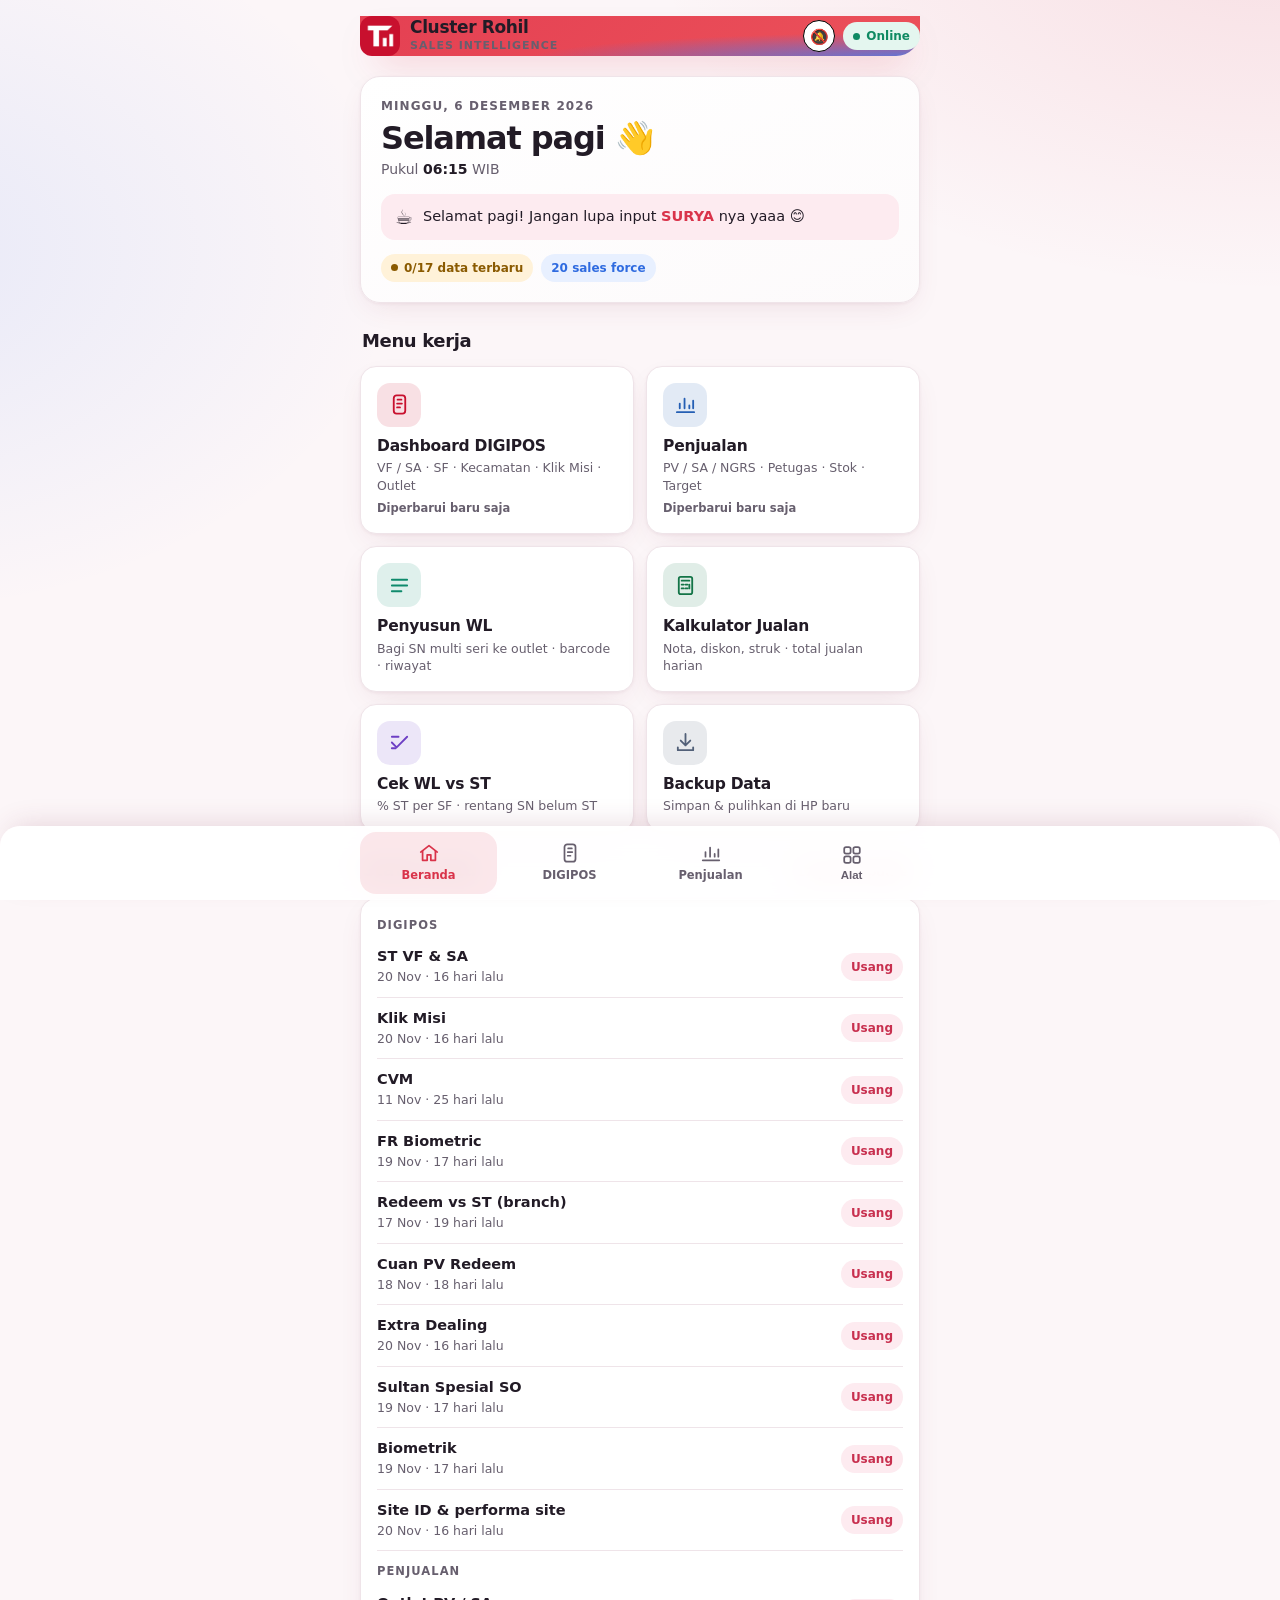
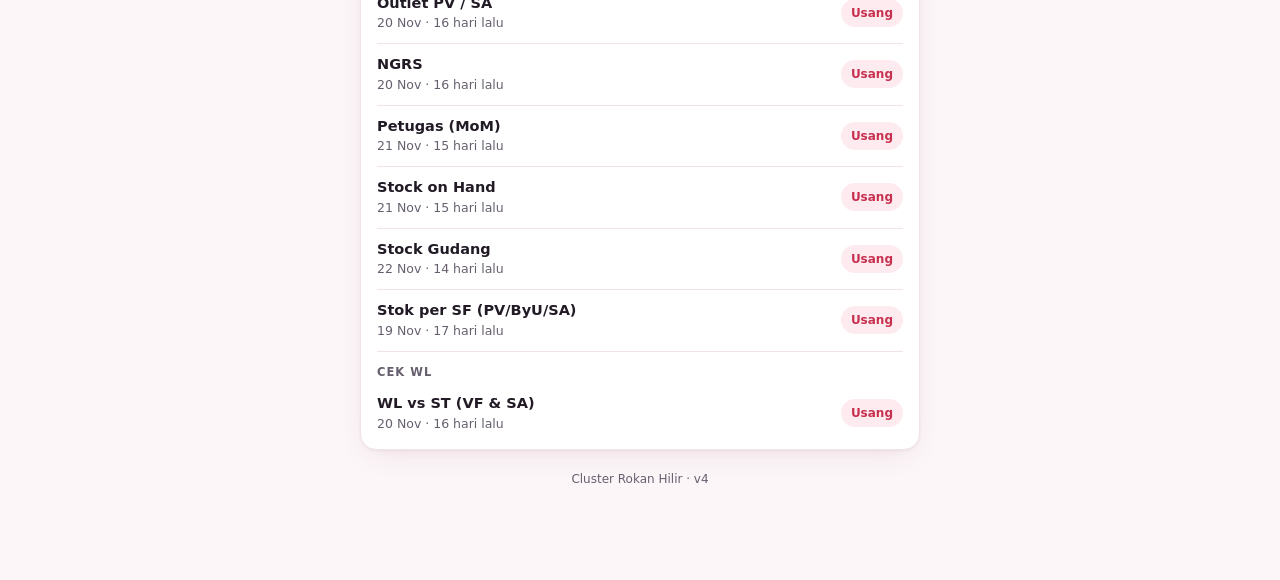
==== index.html @ 30c23257 "Beranda: status data & chip SF tanpa label TAP (satu Cluster Rohil) Co-Authored-By: Claude Sonnet 5." ====
<!doctype html>
<html lang="id"><head><meta charset="utf-8">
<meta name="viewport" content="width=device-width,initial-scale=1,viewport-fit=cover">
<title>Cluster Rokan Hilir</title>
<link rel="manifest" href="manifest.json">
<meta name="theme-color" content="#e0364e" media="(prefers-color-scheme: light)"><meta name="theme-color" content="#7a2036" media="(prefers-color-scheme: dark)">
<meta name="apple-mobile-web-app-capable" content="yes"><meta name="apple-mobile-web-app-status-bar-style" content="default">
<link rel="icon" href="favicon.svg" type="image/svg+xml"><link rel="icon" href="favicon.ico" sizes="32x32"><link rel="apple-touch-icon" href="icon-192.png">
<style>
*{box-sizing:border-box;-webkit-tap-highlight-color:transparent}
html,body{margin:0;background:var(--bg);color:var(--tx)}
body{min-height:100vh;padding:max(16px,env(safe-area-inset-top)) 16px 0;line-height:1.5}
.wrap{max-width:560px;margin:0 auto;display:grid;gap:20px}
.top{display:flex;align-items:center;justify-content:space-between;gap:12px}
.brand{display:flex;align-items:center;gap:10px;min-width:0}
.brand img{width:40px;height:40px;border-radius:12px;flex:none}
.brand b{display:block;font-size:17px;font-weight:780;letter-spacing:-.02em;line-height:1.15}
.brand small{display:block;font-size:11px;font-weight:700;letter-spacing:.09em;text-transform:uppercase;color:var(--mu)}
.pill{display:inline-flex;align-items:center;gap:6px;padding:5px 10px;border-radius:999px;font-size:12px;font-weight:650;white-space:nowrap}
.pill.ok{background:var(--positive-bg);color:var(--positive)}.pill.wn{background:var(--warning-bg);color:var(--warning)}.pill.bd{background:var(--negative-bg);color:var(--negative)}.pill.in{background:var(--info-bg);color:var(--info)}
.dot{width:7px;height:7px;border-radius:50%;background:currentColor}
.hero{border-radius:20px;padding:20px;background:linear-gradient(160deg,var(--card),color-mix(in srgb,var(--card) 70%,var(--soft)));border:1px solid var(--bd);box-shadow:var(--sh)}
.lbl{font-size:12px;font-weight:700;letter-spacing:.09em;text-transform:uppercase;color:var(--mu)}
.hello{font-size:clamp(26px,7.5vw,32px);font-weight:780;letter-spacing:-.035em;line-height:1.12;margin:6px 0 2px}
.clock{font-size:14px;color:var(--mu)}.clock b{color:var(--tx);font-weight:700}
.nudge{display:flex;gap:10px;align-items:flex-start;margin-top:14px;padding:12px 14px;border-radius:14px;background:var(--accent-bg,var(--nobg));color:var(--tx);font-size:14.5px;line-height:1.45}
.nudge .e{font-size:20px;line-height:1.1}.nudge b{color:var(--ac)}
.chips{display:flex;gap:8px;flex-wrap:wrap;margin-top:14px}
h2.sec{display:flex;align-items:baseline;justify-content:space-between;gap:8px;font-size:18px;font-weight:750;letter-spacing:-.02em;margin:4px 2px -8px}
h2.sec span{font-size:13px;font-weight:600}
.box{background:var(--card);border:1px solid var(--bd);border-radius:16px;box-shadow:var(--sh);padding:6px 16px}
.gr{font-size:11.5px;font-weight:700;letter-spacing:.09em;text-transform:uppercase;color:var(--mu);padding:12px 0 2px}
.it{display:flex;justify-content:space-between;align-items:center;gap:12px;padding:10px 0;border-bottom:1px solid var(--bd);font-size:14.5px}
.it:last-child{border-bottom:0}.it>span:first-child{font-weight:600;min-width:0}
.it small{display:block;color:var(--mu);font-size:12.5px;font-weight:400}
.menu{display:grid;grid-template-columns:repeat(2,minmax(0,1fr));gap:12px}
a.mc{display:flex;flex-direction:column;gap:10px;padding:16px;border-radius:16px;background:var(--card);border:1px solid var(--bd);box-shadow:var(--sh);text-decoration:none;color:inherit;min-width:0;transition:transform .15s,background .15s}
a.mc:active{transform:scale(.98);background:var(--soft)}
a.mc.wide{grid-column:1/-1;flex-direction:row;align-items:center}
.ic{flex:none;width:44px;height:44px;border-radius:13px;display:grid;place-items:center;background:color-mix(in srgb,var(--c) 13%,transparent);color:var(--c)}
.ic svg{width:23px;height:23px;fill:none;stroke:currentColor;stroke-width:1.9;stroke-linecap:round;stroke-linejoin:round}
.mc b{display:block;font-size:15.5px;font-weight:720;letter-spacing:-.015em;line-height:1.25}
.mc span{display:block;font-size:12.5px;color:var(--mu);line-height:1.4;margin-top:3px}
.mc small{display:block;font-size:11.5px;color:var(--mu);margin-top:6px;font-weight:600}
.mc .tx{min-width:0;flex:1}.mc .arr{color:var(--mu);font-size:20px;flex:none}
.install{display:none;width:100%;min-height:48px;padding:12px;border-radius:14px;border:1.5px dashed var(--bd);background:transparent;color:var(--tx);font:650 14.5px var(--font);cursor:pointer}
.install.show{display:block}
.foot{text-align:center;font-size:12px;color:var(--mu);padding-bottom:4px}
.mu{color:var(--mu)}
#splash{position:fixed;inset:0;z-index:99;background:var(--bg);display:grid;place-items:center;transition:opacity .4s,visibility .4s}
#splash.hide{opacity:0;visibility:hidden}
#splash img{width:84px;height:84px;border-radius:24px;box-shadow:0 18px 50px -12px rgba(200,16,46,.55);animation:pop .6s cubic-bezier(.2,.7,.2,1) both}
#splash p{margin:16px 0 0;font-size:12px;font-weight:700;letter-spacing:.2em;color:var(--mu);text-align:center}
@keyframes pop{from{transform:scale(.8);opacity:0}}
.rise{animation:rise .45s cubic-bezier(.2,.7,.2,1) both}.rise:nth-child(2){animation-delay:.05s}.rise:nth-child(3){animation-delay:.1s}.rise:nth-child(4){animation-delay:.15s}
@keyframes rise{from{opacity:0;transform:translateY(10px)}}
</style>
<link rel="stylesheet" href="ui.css">
</head>
<body>
<div id="splash"><div><img src="icon-192.png" alt=""><p>CLUSTER ROKAN HILIR</p></div></div>
<main class="wrap">
  <header class="top">
    <div class="brand"><img src="icon-192.png" alt=""><div><b>Cluster Rohil</b><small>Sales Intelligence</small></div></div>
    <span style="display:inline-flex;align-items:center;gap:8px"><button id="bell" type="button" aria-label="Notifikasi" title="Notifikasi data baru" style="border:1px solid var(--bd);background:var(--card);border-radius:999px;width:32px;height:32px;font-size:15px;line-height:1;cursor:pointer;padding:0">🔕</button><span class="pill ok" id="net"><span class="dot"></span><span id="netx">Online</span></span></span>
  </header>

  <section class="hero rise">
    <div class="lbl" id="date"></div>
    <h1 class="hello"><span id="greet">Halo</span> 👋</h1>
    <div class="clock">Pukul <b id="time">--:--</b> WIB</div>
    <div class="nudge" id="nudge"></div>
    <div class="chips" id="hchips"></div>
  </section>

  <h2 class="sec">Menu kerja</h2>
  <nav class="menu" aria-label="Menu kerja">
    <a class="mc rise" href="digipos.html" style="--c:#c8102e">
      <div class="ic"><svg viewBox="0 0 24 24"><rect x="6" y="2.5" width="12" height="19" rx="3"/><path d="M10 7h4M9.5 11h5M9.5 15h3"/></svg></div>
      <div class="tx"><b>Dashboard DIGIPOS</b><span>VF / SA · SF · Kecamatan · Klik Misi · Outlet</span><small id="u-digipos">Memuat…</small></div>
    </a>
    <a class="mc rise" href="penjualan.html" style="--c:#255fb4">
      <div class="ic"><svg viewBox="0 0 24 24"><path d="M3 20h18"/><path d="M6 16v-5M11 16V6M16 16v-3M20 16V8"/></svg></div>
      <div class="tx"><b>Penjualan</b><span>PV / SA / NGRS · Petugas · Stok · Target</span><small id="u-penjualan">Memuat…</small></div>
    </a>
    <a class="mc rise" href="wl.html" style="--c:#0f8a6c">
      <div class="ic"><svg viewBox="0 0 24 24"><path d="M4 6h16M4 12h16M4 18h10"/></svg></div>
      <div class="tx"><b>Penyusun WL</b><span>Bagi SN multi seri ke outlet · barcode · riwayat</span></div>
    </a>
    <a class="mc rise" href="kalkulator.html" style="--c:#137447">
      <div class="ic"><svg viewBox="0 0 24 24"><rect x="5" y="3" width="14" height="18" rx="2"/><path d="M8 7h8M8 11h2M12 11h2M8 15h2M12 15h2M16 11v4"/></svg></div>
      <div class="tx"><b>Kalkulator Jualan</b><span>Nota, diskon, struk · total jualan harian</span></div>
    </a>
    <a class="mc rise" href="cekst.html" style="--c:#6d3fc4">
      <div class="ic"><svg viewBox="0 0 24 24"><path d="M4 12l5 5L20 6"/><path d="M4 6h7M4 18h4"/></svg></div>
      <div class="tx"><b>Cek WL vs ST</b><span>% ST per SF · rentang SN belum ST</span></div>
    </a>
    <a class="mc rise" href="backup.html" style="--c:#526078">
      <div class="ic"><svg viewBox="0 0 24 24"><path d="M12 3v12M7 10l5 5 5-5"/><path d="M4 17v3h16v-3"/></svg></div>
      <div class="tx"><b>Backup Data</b><span>Simpan & pulihkan di HP baru</span></div>
    </a>
  </nav>

  <h2 class="sec">Status data <span id="dsts"></span></h2>
  <section class="box" id="dst"><div id="dstl"><div class="it"><span class="mu">Memuat…</span></div></div></section>

  <button class="install" id="inst">＋ Pasang aplikasi di layar utama</button>
  <div class="foot">Cluster Rokan Hilir · v4</div>
</main>
<script>
(function(){
  var $=function(i){return document.getElementById(i)};
  var seen=false;try{seen=sessionStorage.getItem("bbt_splash")==="1";sessionStorage.setItem("bbt_splash","1")}catch(e){}
  setTimeout(function(){$("splash").classList.add("hide")},seen?0:700);
  function tick(){
    var d=new Date(),h=d.getHours();
    $("greet").textContent=h<11?"Selamat pagi":h<15?"Selamat siang":h<18?"Selamat sore":"Selamat malam";
    $("time").textContent=d.toLocaleTimeString("id-ID",{hour:"2-digit",minute:"2-digit"}).replace(".",":");
    $("date").textContent=d.toLocaleDateString("id-ID",{weekday:"long",day:"numeric",month:"long",year:"numeric"});
  }
  tick();setInterval(tick,15000);
  function net(){var on=navigator.onLine;$("net").className="pill "+(on?"ok":"wn");$("netx").textContent=on?"Online":"Offline"}
  addEventListener("online",net);addEventListener("offline",net);net();
  function rel(t){var m=Math.round((Date.now()-t)/60000);if(m<1)return"baru saja";if(m<60)return m+" menit lalu";var h=Math.round(m/60);if(h<24)return h+" jam lalu";return Math.round(h/24)+" hari lalu"}
  ["digipos","penjualan"].forEach(function(n){
    fetch(n+".html",{method:"HEAD",cache:"no-store"}).then(function(r){
      var lm=r.headers.get("last-modified");if(!lm)throw 0;var t=new Date(lm);
      $("u-"+n).textContent="Diperbarui "+rel(t);
    }).catch(function(){$("u-"+n).textContent=navigator.onLine?"Siap dibuka":"Offline · data tersimpan"});
  });
  var dp=null;
  addEventListener("beforeinstallprompt",function(e){e.preventDefault();dp=e;$("inst").classList.add("show")});
  $("inst").onclick=function(){if(!dp)return;dp.prompt();dp.userChoice.finally(function(){dp=null;$("inst").classList.remove("show")})};
  addEventListener("appinstalled",function(){$("inst").classList.remove("show")});
  document.querySelectorAll("a.mc").forEach(function(a){a.addEventListener("click",function(){try{navigator.vibrate&&navigator.vibrate(12)}catch(e){}})});
  if("serviceWorker"in navigator)addEventListener("load",function(){navigator.serviceWorker.register("sw.js")});
})();
</script>
<script>
(function(){const B=["Jan","Feb","Mar","Apr","Mei","Jun","Jul","Agu","Sep","Okt","Nov","Des"];
fetch("status.json",{cache:"no-store"}).then(r=>r.json()).then(j=>{const t=new Date();t.setHours(0,0,0,0);let late=0,h="",g="",n=0;
 j.items.forEach(x=>{const d=new Date(x.d+"T00:00:00"),a=Math.round((t-d)/864e5),c=a<=2?"ok":a<=3?"wn":"bd",lb=a<=2?"Terbaru":a<=3?"Perlu cek":"Usang";if(a>2)late++;n++;
  if(x.g!==g){g=x.g;h+=`<div class="gr">${g}</div>`}
  h+=`<div class="it"><span>${x.n}<small>${d.getDate()} ${B[d.getMonth()]}${a>0?" · "+a+" hari lalu":" · hari ini"}</small></span><span class="pill ${c}">${lb}</span></div>`});
 document.getElementById("dstl").innerHTML=h;
 document.getElementById("dsts").innerHTML=late?`<span class="pill bd">${late} perlu update</span>`:`<span class="pill ok">Semua terbaru</span>`;
 document.getElementById("hchips").innerHTML=`<span class="pill ${late?"wn":"ok"}"><span class="dot"></span>${n-late}/${n} data terbaru</span><span class="pill in">20 sales force</span>`;
}).catch(()=>{document.getElementById("dstl").innerHTML='<div class="it"><span class="mu">Status data tidak bisa dimuat (offline?).</span></div>'})})();
</script><script>
(function(){const M=[[5,10,'☕','Selamat pagi! Jangan lupa input <b>SURYA</b> nya yaaa 😊'],[10,12,'📊','Jangan lupa input <b>SURYA</b> nya yaaa, ST Digipos & Klik Misi juga ya!'],[12,15,'🍛','Udah makan siang? Jangan lupa input <b>SURYA</b> nya yaaa'],[15,18,'📦','Sore! Cek stok SF & jangan lupa input <b>SURYA</b> nya yaaa'],[18,22,'📝','Jangan lupa input <b>SURYA</b> nya yaaa, sekalian rekap jualan hari ini'],[22,29,'🌙','Udah malam, istirahat ya. Besok jangan lupa input <b>SURYA</b> nya yaaa']];
function up(){let h=new Date().getHours();if(h<5)h+=24;const m=M.find(x=>h>=x[0]&&h<x[1])||M[0];const el=document.getElementById('nudge');if(el)el.innerHTML='<span class="e">'+m[2]+'</span><span>'+m[3]+'</span>'}
up();setInterval(up,60000)})();
</script>
<script>
(function(){var b=document.getElementById("bell");if(!b)return;
var L=function(k,v){try{if(v===undefined)return localStorage.getItem(k);v===null?localStorage.removeItem(k):localStorage.setItem(k,v)}catch(e){}};
var URL0="https://tap-bbt-bot.digipossaya.workers.dev";
function u8(s){s=s.replace(/-/g,"+").replace(/_/g,"/");var r=atob(s+"=".repeat((4-s.length%4)%4));return Uint8Array.from(r,function(c){return c.charCodeAt(0)})}
function lab(){var on=L("pushOn")==="1";b.textContent=on?"🔔":"🔕";b.title=on?"Notifikasi aktif (ketuk untuk matikan)":"Aktifkan notifikasi data baru";b.style.borderColor=on?"var(--positive)":""}
lab();
if("serviceWorker" in navigator&&"PushManager" in window&&Notification.permission==="granted"&&L("pushOn")==="1"){navigator.serviceWorker.ready.then(function(r){return r.pushManager.getSubscription()}).then(function(s){if(!s){L("pushOn","0");lab()}}).catch(function(){})}
b.onclick=async function(){try{
 if(!("serviceWorker" in navigator)||!("PushManager" in window)){alert("Browser ini belum mendukung notifikasi. Buka aplikasi lewat Chrome.");return}
 var reg=await navigator.serviceWorker.ready;
 if(L("pushOn")==="1"){var s0=await reg.pushManager.getSubscription();if(s0)await s0.unsubscribe();L("pushOn","0");lab();alert("Notifikasi dimatikan.");return}
 if(await Notification.requestPermission()!=="granted"){alert("Izin notifikasi ditolak. Aktifkan di pengaturan situs.");return}
 var pub=await (await fetch(URL0+"/vapid")).text();
 var sub=await reg.pushManager.subscribe({userVisibleOnly:true,applicationServerKey:u8(pub.trim())});
 var r=await fetch(URL0+"/sub",{method:"POST",headers:{"content-type":"application/json"},body:JSON.stringify(sub)});
 if(!r.ok)throw new Error("simpan gagal");L("pushOn","1");lab();alert("Notifikasi aktif. Kamu akan diberi tahu kalau ada data baru.")}
 catch(e){alert("Gagal mengaktifkan: "+e.message)}}})();
</script><script src="nav.js"></script></body></html>
---- ui.css ----
/* TAP BBT · Titik Gerak — lapisan desain global (token + gaya dasar).
   Dipasang di semua halaman. Memetakan variabel lama tiap halaman ke token baru,
   jadi markup & JavaScript halaman tidak diubah. Selector html:root dipakai supaya
   menang atas :root di <style> halaman tanpa !important. */
html:root{
  color-scheme:light;
  --brand:#d9334a;--brand-hover:#c02840;--on-brand:#fff;
  --surface:#fff;--surface-soft:#f7eff2;--text:#221b26;--muted:#675f6e;--line:#efe4e9;
  --positive:#0f8a63;--positive-bg:#e4f6ef;--warning:#8a5a00;--warning-bg:#fff2d9;
  --negative:#c8304f;--negative-bg:#fdebf0;--info:#2f6be0;--info-bg:#e8f0ff;
  --font:system-ui,-apple-system,BlinkMacSystemFont,"Segoe UI",Roboto,sans-serif;
  --mono:ui-monospace,SFMono-Regular,Menlo,Consolas,monospace;
  --radius-md:14px;--radius-lg:20px;
  --shadow-sm:0 1px 3px rgb(120 40 70 / .06);--shadow-card:0 10px 30px -8px rgb(120 40 70 / .13);
  --nav-h:64px;
  --bg:#fcf6f8;--bg2:#f6e9ee;--card:#fff;--tx:#221b26;--ink:#221b26;--mu:#675f6e;--mute:#675f6e;--bd:#efe4e9;--soft:#f7eff2;
  --ac:#d9334a;--ac2:#f0675a;--red:#d9334a;--red2:#f0675a;--ok:#0f8a63;--up:#0f8a63;--dn:#c8304f;
  --wr:#8a5a00;--wn:#8a5a00;--warn:#8a5a00;--blue:#2f6be0;
  --okbg:#e4f6ef;--nobg:#fdebf0;--midbg:#fff2d9;--bar:#a9c1f5;--bar2:#d9334a;--tg:#b3a9b2;
  --hero:#d9334a;--herotx:#fff;--heromu:rgba(255,255,255,.88);--glow:rgba(217,51,74,.14);
  --sh:0 1px 3px rgb(120 40 70 / .06),0 10px 30px -10px rgb(120 40 70 / .13);
  --fd:var(--font);--fb:var(--font);--fm:var(--mono);
  --band:#c42a42;--band2:#d9475b;--band-bd:#e8707f;--band-fg:#fff;--band-mu:rgba(255,255,255,.8);
  --grad-hero:radial-gradient(130% 120% at 105% 110%,rgba(61,125,245,.92) 0%,rgba(61,125,245,0) 58%),linear-gradient(135deg,#e0364e 0%,#ef5a5e 60%,#f27763 100%);
}
@media (prefers-color-scheme:dark){
  html:root:not([data-theme="light"]){
    color-scheme:dark;
    --surface:#181b2c;--surface-soft:#222639;--text:#f4f0f5;--muted:#b5b0c0;--line:#2c3048;
    --positive:#62e0b4;--positive-bg:#12372e;--warning:#ffd58a;--warning-bg:#3a2e17;
    --negative:#ff8fa9;--negative-bg:#40202f;--info:#8fb2ff;--info-bg:#1b2d54;
    --shadow-sm:0 1px 3px rgb(0 0 0 / .25);--shadow-card:0 10px 30px -8px rgb(0 0 0 / .4);
    --bg:#0f1220;--bg2:#151a2d;--card:#181b2c;--tx:#f4f0f5;--ink:#f4f0f5;--mu:#b5b0c0;--mute:#b5b0c0;--bd:#2c3048;--soft:#222639;
    --ac:#ff6b7f;--ac2:#ff9a76;--red:#ff6b7f;--red2:#ff9a76;--ok:#62e0b4;--up:#62e0b4;--dn:#ff8fa9;
    --wr:#ffd58a;--wn:#ffd58a;--warn:#ffd58a;--blue:#8fb2ff;
    --okbg:#12372e;--nobg:#40202f;--midbg:#3a2e17;--bar:#5b78c9;--bar2:#ff6b7f;--tg:#5d6280;
    --hero:#7a2036;--herotx:#f4f0f5;--heromu:rgba(244,240,245,.8);--glow:rgba(255,107,127,.2);
    --band:#161a30;--band2:#1f2440;--band-bd:#2c3048;--band-fg:#f4f0f5;--band-mu:#b5b0c0;
    --sh:0 1px 3px rgb(0 0 0 / .25),0 10px 30px -10px rgb(0 0 0 / .4);
    --grad-hero:radial-gradient(130% 120% at 105% 110%,rgba(61,110,230,.8) 0%,rgba(61,110,230,0) 58%),linear-gradient(135deg,#8c2238 0%,#6a2140 60%,#4a2250 100%);
  }
}
html[data-theme="dark"]:root{
  color-scheme:dark;
  --surface:#181b2c;--surface-soft:#222639;--text:#f4f0f5;--muted:#b5b0c0;--line:#2c3048;
  --positive:#62e0b4;--positive-bg:#12372e;--warning:#ffd58a;--warning-bg:#3a2e17;
  --negative:#ff8fa9;--negative-bg:#40202f;--info:#8fb2ff;--info-bg:#1b2d54;
  --bg:#0f1220;--bg2:#151a2d;--card:#181b2c;--tx:#f4f0f5;--ink:#f4f0f5;--mu:#b5b0c0;--mute:#b5b0c0;--bd:#2c3048;--soft:#222639;
  --ac:#ff6b7f;--ac2:#ff9a76;--red:#ff6b7f;--red2:#ff9a76;--ok:#62e0b4;--up:#62e0b4;--dn:#ff8fa9;
  --wr:#ffd58a;--wn:#ffd58a;--warn:#ffd58a;--blue:#8fb2ff;
  --okbg:#12372e;--nobg:#40202f;--midbg:#3a2e17;--bar:#5b78c9;--bar2:#ff6b7f;--tg:#5d6280;
  --hero:#7a2036;--herotx:#f4f0f5;--heromu:rgba(244,240,245,.8);--glow:rgba(255,107,127,.2);
  --band:#161a30;--band2:#1f2440;--band-bd:#2c3048;--band-fg:#f4f0f5;--band-mu:#b5b0c0;
  --sh:0 1px 3px rgb(0 0 0 / .25),0 10px 30px -10px rgb(0 0 0 / .4);
  --grad-hero:radial-gradient(130% 120% at 105% 110%,rgba(61,110,230,.8) 0%,rgba(61,110,230,0) 58%),linear-gradient(135deg,#8c2238 0%,#6a2140 60%,#4a2250 100%);
}
/* suasana: latar berpendar halus, header gradasi lembut */
html body{background-image:radial-gradient(900px 520px at 100% -8%,color-mix(in srgb,var(--ac) 12%,transparent),transparent 70%),radial-gradient(760px 520px at -10% 28%,color-mix(in srgb,#3d7df5 11%,transparent),transparent 70%);background-attachment:fixed}
html body .top,html body .tabbar{background:var(--grad-hero) fixed!important;border-bottom:0!important}
html body .top{box-shadow:none!important}
html body .tabbar{border-radius:0 0 24px 24px;box-shadow:0 16px 34px -16px color-mix(in srgb,var(--ac) 55%,transparent)!important}
html body .top:not(:has(+ .tabbar)):not(.tabbar){border-radius:0 0 24px 24px;box-shadow:0 16px 34px -16px color-mix(in srgb,var(--ac) 55%,transparent)!important}
html body .top::after{display:none!important}
html body .top .seg{border-radius:12px;background:rgba(255,255,255,.14);border-color:rgba(255,255,255,.22)}
html body .top .seg button.on{background:#fff!important;color:var(--brand)!important;box-shadow:0 2px 8px rgb(0 0 0 / .15)}
html body .top select,html body .top .btn,html body .top input{border-radius:12px}
html body .top select,html body .top .btn{background:rgba(255,255,255,.16)!important;border-color:rgba(255,255,255,.28)!important;color:#fff}
html body .top input{background:rgba(255,255,255,.14)!important;border-color:rgba(255,255,255,.28)!important;color:#fff}
html body .top input::placeholder{color:rgba(255,255,255,.75)}
html body .card{border:1px solid var(--bd);box-shadow:var(--shadow-sm),0 12px 30px -16px rgb(120 40 70 / .15);transition:box-shadow .2s,transform .2s}
html body .k{border-radius:16px;box-shadow:var(--shadow-sm)}
html body .seg{border-radius:12px}
html body .seg button{transition:background .15s,color .15s,transform .1s}
html body .seg button:active,html body .btn:active,html body #bbtnav .it:active{transform:scale(.96)}
html body .seg button.on{background:linear-gradient(135deg,var(--ac),var(--ac2));color:#fff}
html body #bbtnav{border-top:0;box-shadow:0 -10px 30px -12px rgb(120 40 70 / .2);border-radius:20px 20px 0 0}
html body #bbtnav .it{border-radius:16px}
html body ::selection{background:color-mix(in srgb,var(--ac) 28%,transparent)}
html body table th{font-weight:650}
html body tr.t,html body tr.tot{background:color-mix(in srgb,var(--ac) 7%,var(--card))}
html body{font-family:var(--font);font-variant-numeric:tabular-nums;-webkit-font-smoothing:antialiased;
  padding-bottom:calc(var(--nav-h) + 24px + env(safe-area-inset-bottom,0px))}
html body .card{border-radius:var(--radius-lg)}
html body .btn{border-radius:var(--radius-md);min-height:44px}
html body input,html body select,html body textarea{font-family:var(--font)}
:focus-visible{outline:3px solid var(--info);outline-offset:2px}
/* elemen yang menempel di bawah naik di atas navigasi */
html body .tot{bottom:calc(var(--nav-h) + env(safe-area-inset-bottom,0px))}
html body:has(.tot){padding-bottom:calc(var(--nav-h) + 140px + env(safe-area-inset-bottom,0px))}
html body #shotmsg{bottom:calc(var(--nav-h) + 18px + env(safe-area-inset-bottom,0px))}
@media (prefers-reduced-motion:reduce){*,*::before,*::after{animation-duration:.01ms!important;transition-duration:.01ms!important}}
@media print{html body{padding-bottom:0}}
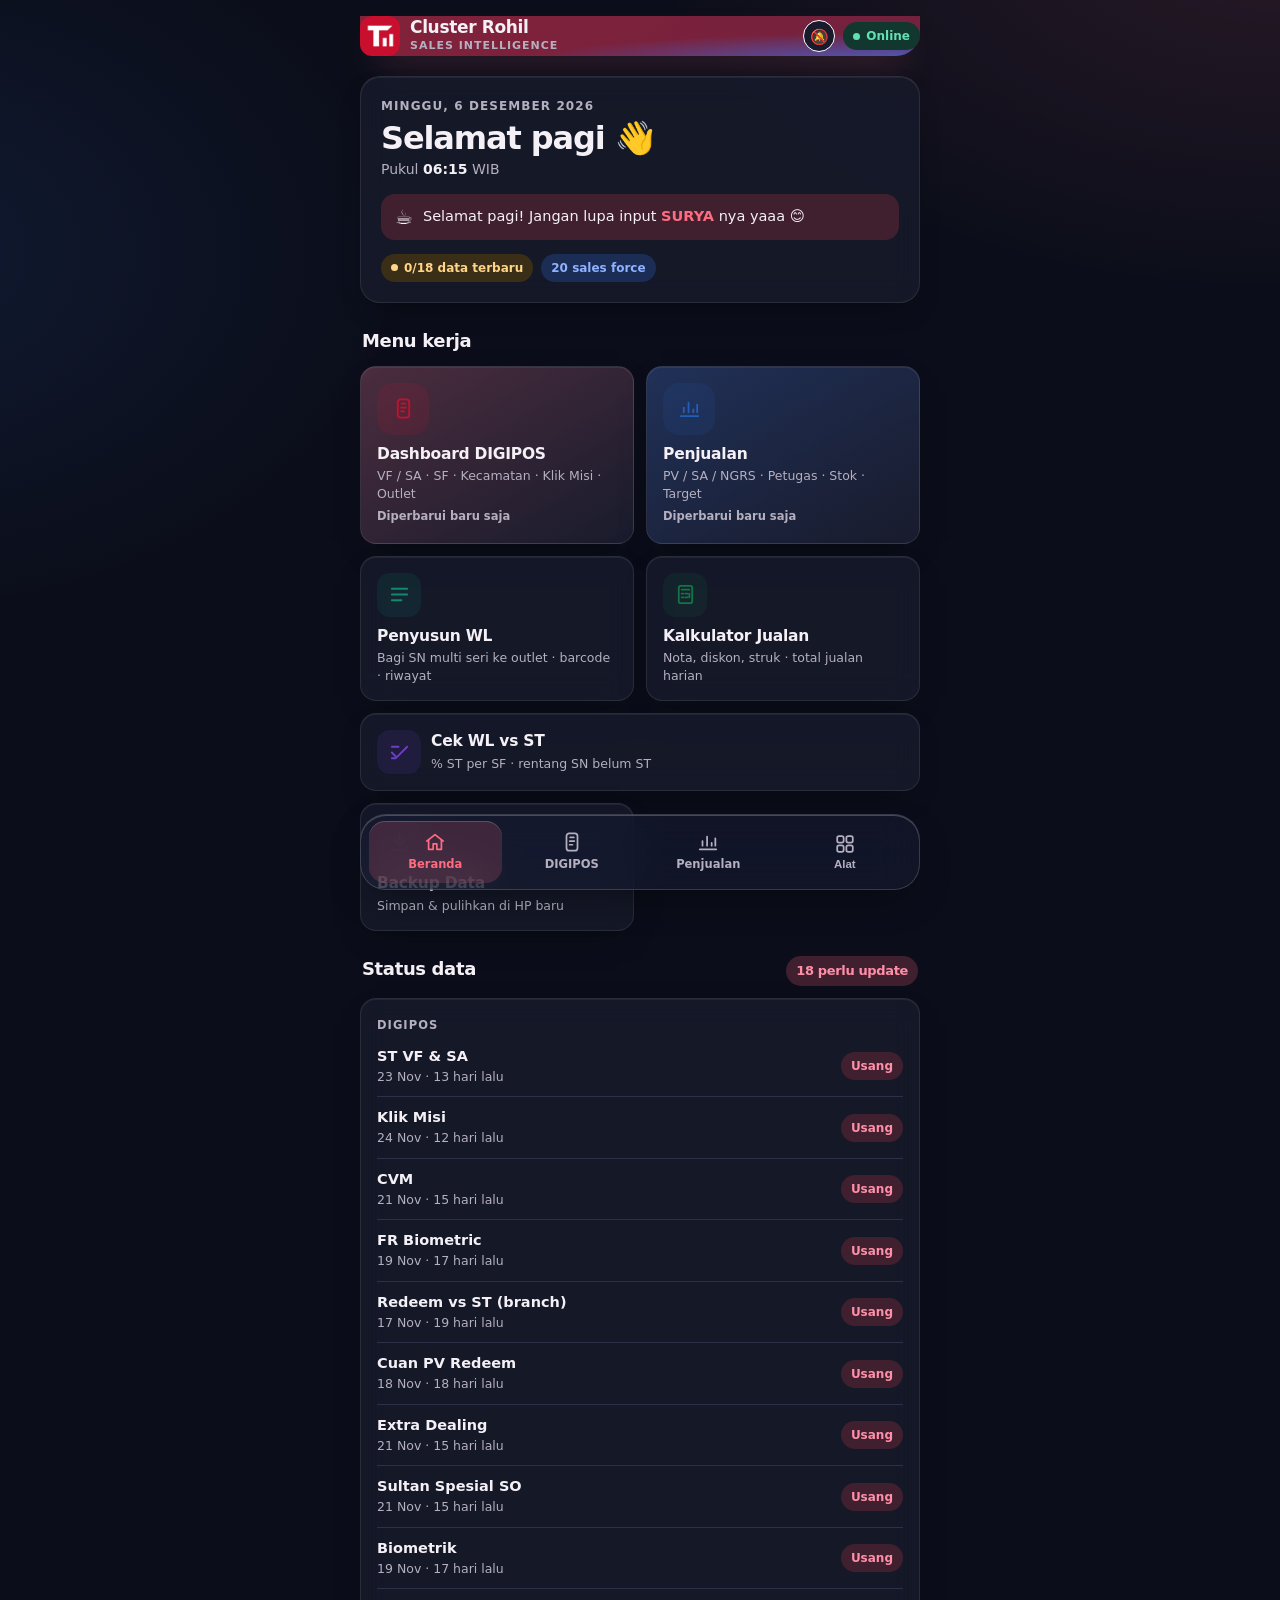
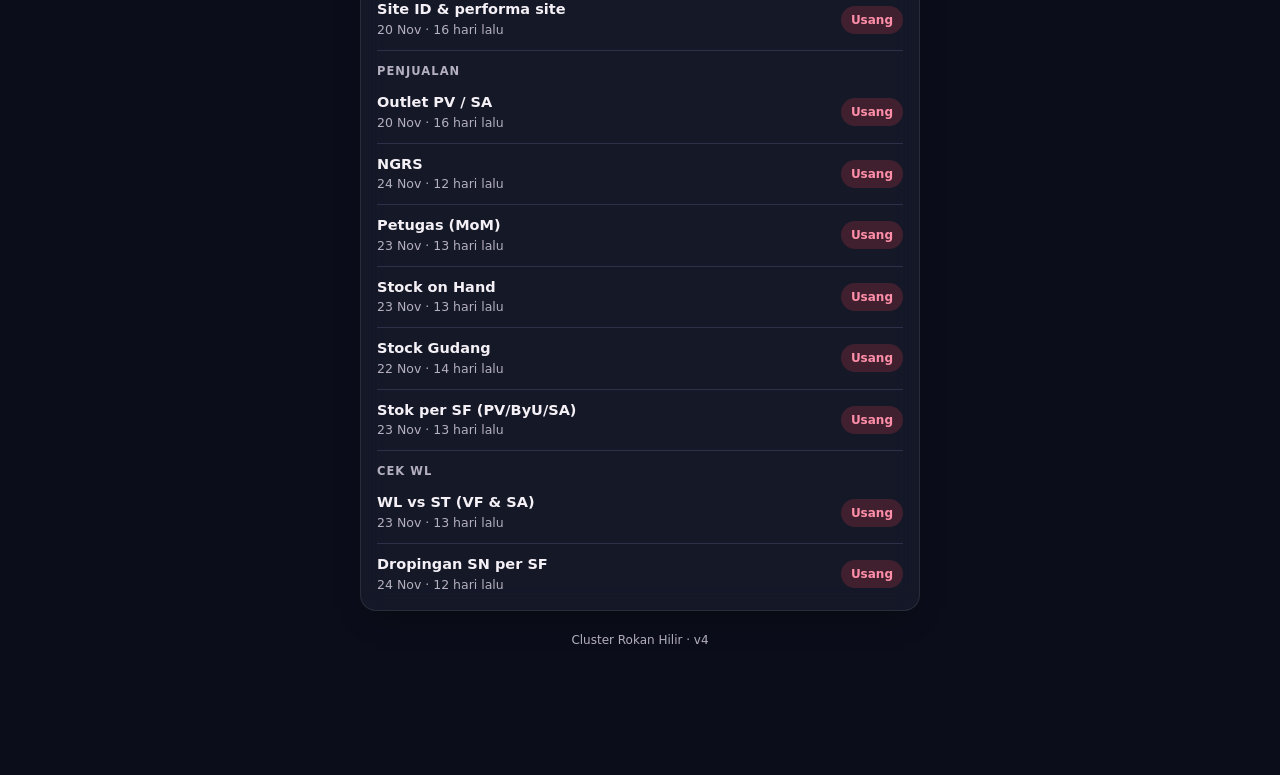
==== commit 543c0276: "Tampilan: dark-first + tombol tema, liquid glass (nav & kartu), bento beranda Co-Authored-By: Claude" ====
--- a/index.html
+++ b/index.html
@@ -55,7 +55,7 @@
 .rise{animation:rise .45s cubic-bezier(.2,.7,.2,1) both}.rise:nth-child(2){animation-delay:.05s}.rise:nth-child(3){animation-delay:.1s}.rise:nth-child(4){animation-delay:.15s}
 @keyframes rise{from{opacity:0;transform:translateY(10px)}}
 </style>
-<link rel="stylesheet" href="ui.css">
+<link rel="stylesheet" href="ui.css"><script>try{document.documentElement.dataset.theme=localStorage.getItem("theme")||"dark"}catch(e){document.documentElement.dataset.theme="dark"}</script>
 </head>
 <body>
 <div id="splash"><div><img src="icon-192.png" alt=""><p>CLUSTER ROKAN HILIR</p></div></div>
--- a/ui.css
+++ b/ui.css
@@ -12,7 +12,7 @@
   --mono:ui-monospace,SFMono-Regular,Menlo,Consolas,monospace;
   --radius-md:14px;--radius-lg:20px;
   --shadow-sm:0 1px 3px rgb(120 40 70 / .06);--shadow-card:0 10px 30px -8px rgb(120 40 70 / .13);
-  --nav-h:64px;
+  --nav-h:82px;
   --bg:#fcf6f8;--bg2:#f6e9ee;--card:#fff;--tx:#221b26;--ink:#221b26;--mu:#675f6e;--mute:#675f6e;--bd:#efe4e9;--soft:#f7eff2;
   --ac:#d9334a;--ac2:#f0675a;--red:#d9334a;--red2:#f0675a;--ok:#0f8a63;--up:#0f8a63;--dn:#c8304f;
   --wr:#8a5a00;--wn:#8a5a00;--warn:#8a5a00;--blue:#2f6be0;
@@ -90,3 +90,23 @@
 html body #shotmsg{bottom:calc(var(--nav-h) + 18px + env(safe-area-inset-bottom,0px))}
 @media (prefers-reduced-motion:reduce){*,*::before,*::after{animation-duration:.01ms!important;transition-duration:.01ms!important}}
 @media print{html body{padding-bottom:0}}
+
+/* Liquid glass: navigasi mengambang, kartu kaca di mode gelap */
+html body #bbtnav{left:12px;right:12px;bottom:calc(10px + env(safe-area-inset-bottom,0px));border-radius:26px;border:1px solid rgb(255 255 255 / .16);
+  background:color-mix(in srgb,var(--card) 62%,transparent);-webkit-backdrop-filter:saturate(1.8) blur(22px);backdrop-filter:saturate(1.8) blur(22px);
+  box-shadow:inset 0 1px 0 rgb(255 255 255 / .22),0 14px 40px -12px rgb(0 0 0 / .45);max-width:560px;margin:0 auto}
+html body #bbtnav .it.cur{background:color-mix(in srgb,var(--ac) 18%,transparent);box-shadow:inset 0 1px 0 rgb(255 255 255 / .18)}
+html body #bbtsh .pn{background:color-mix(in srgb,var(--card) 80%,transparent);-webkit-backdrop-filter:blur(24px) saturate(1.6);backdrop-filter:blur(24px) saturate(1.6);border-top:1px solid rgb(255 255 255 / .14)}
+html[data-theme="dark"] body .card,html[data-theme="dark"] body .box,html[data-theme="dark"] body .hero,html[data-theme="dark"] body a.mc{
+  background:color-mix(in srgb,var(--card) 78%,transparent);-webkit-backdrop-filter:blur(14px);backdrop-filter:blur(14px);border-color:rgb(255 255 255 / .09);
+  box-shadow:inset 0 1px 0 rgb(255 255 255 / .06),0 12px 30px -16px rgb(0 0 0 / .6)}
+html[data-theme="dark"] body{background-color:#0b0e1a}
+html body{padding-bottom:calc(var(--nav-h) + 40px + env(safe-area-inset-bottom,0px))}
+/* Bento beranda: ukuran kotak mengikuti kepentingan */
+html body .menu{grid-auto-flow:dense}
+html body .menu a.mc:nth-child(1),html body .menu a.mc:nth-child(2){grid-column:span 1;min-height:178px;justify-content:space-between}
+html body .menu a.mc:nth-child(1){background:linear-gradient(150deg,color-mix(in srgb,var(--ac) 22%,var(--card)),var(--card))}
+html body .menu a.mc:nth-child(2){background:linear-gradient(150deg,color-mix(in srgb,#3d7df5 22%,var(--card)),var(--card))}
+html body .menu a.mc:nth-child(1) .ic,html body .menu a.mc:nth-child(2) .ic{width:52px;height:52px;border-radius:16px}
+html body .menu a.mc:nth-child(5){grid-column:1/-1;flex-direction:row;align-items:center}
+@media(hover:hover){html body a.mc:hover{transform:translateY(-2px)}}
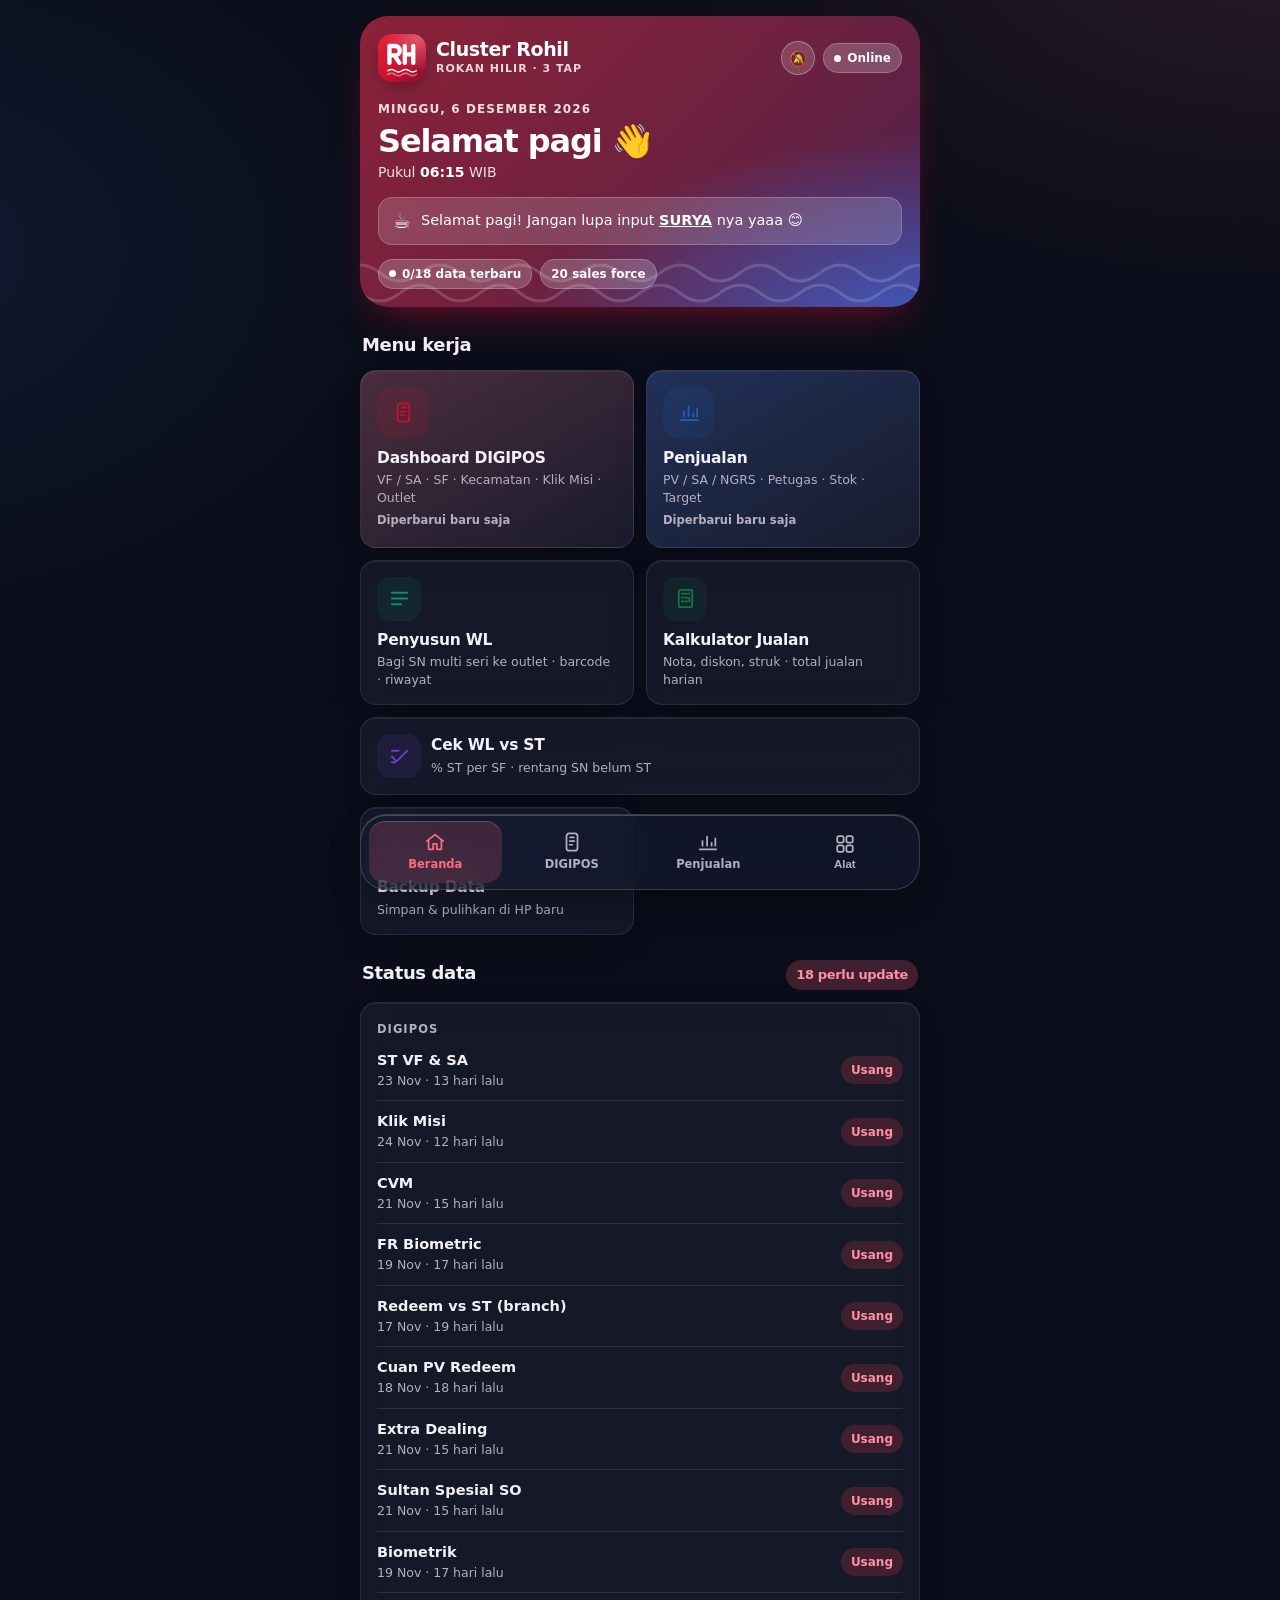
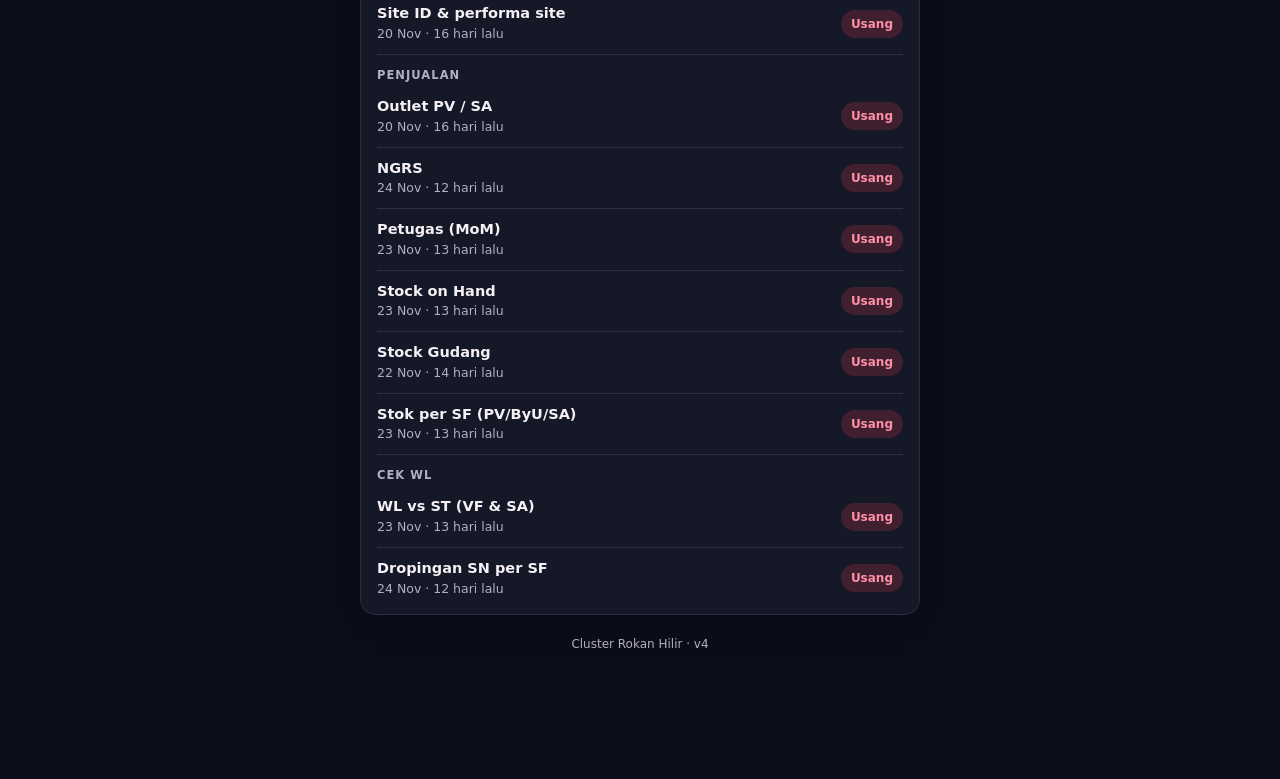
==== commit 95cc5d80: "Logo RH + gelombang (Rohil), banner beranda baru Co-Authored-By: Claude Sonnet 5.5 <noreply@anthropi" ====
--- a/index.html
+++ b/index.html
@@ -52,6 +52,18 @@
 #splash img{width:84px;height:84px;border-radius:24px;box-shadow:0 18px 50px -12px rgba(200,16,46,.55);animation:pop .6s cubic-bezier(.2,.7,.2,1) both}
 #splash p{margin:16px 0 0;font-size:12px;font-weight:700;letter-spacing:.2em;color:var(--mu);text-align:center}
 @keyframes pop{from{transform:scale(.8);opacity:0}}
+.ban{position:relative;overflow:hidden;border-radius:28px;padding:18px;color:#fff;background:var(--grad-hero);box-shadow:0 18px 40px -18px rgb(200 16 46 / .65)}
+.ban::before{content:"";position:absolute;inset:auto -20px -6px -20px;height:90px;opacity:.16;pointer-events:none;background:url("data:image/svg+xml,%3Csvg xmlns='http://www.w3.org/2000/svg' width='160' height='40' viewBox='0 0 160 40'%3E%3Cpath d='M0 20q20-16 40 0t40 0t40 0t40 0' fill='none' stroke='%23fff' stroke-width='3'/%3E%3C/svg%3E") repeat-x bottom/160px 40px,url("data:image/svg+xml,%3Csvg xmlns='http://www.w3.org/2000/svg' width='160' height='40' viewBox='0 0 160 40'%3E%3Cpath d='M0 20q20-16 40 0t40 0t40 0t40 0' fill='none' stroke='%23fff' stroke-width='3'/%3E%3C/svg%3E") repeat-x 0 30px/160px 40px}
+.ban>*{position:relative}
+.ban .bt{display:flex;align-items:center;justify-content:space-between;gap:12px;margin-bottom:18px}
+.ban .brand img{width:48px;height:48px;border-radius:14px;box-shadow:0 6px 16px -4px rgb(0 0 0 / .35)}
+.ban .brand b{font-size:19px;color:#fff}.ban .brand small{color:rgba(255,255,255,.82)}
+.ban .bx{display:inline-flex;align-items:center;gap:8px}
+.ban #bell{border:1px solid rgba(255,255,255,.3);background:rgba(255,255,255,.16);border-radius:999px;width:34px;height:34px;font-size:15px;line-height:1;cursor:pointer;padding:0}
+.ban .lbl,.ban .clock{color:rgba(255,255,255,.85)}.ban .clock b,.ban .hello{color:#fff}
+.ban .nudge{background:rgba(255,255,255,.16);color:#fff;-webkit-backdrop-filter:blur(10px);backdrop-filter:blur(10px);border:1px solid rgba(255,255,255,.2)}
+.ban .nudge b{color:#fff;text-decoration:underline}
+.ban .pill,.ban .pill.ok,.ban .pill.wn,.ban .pill.in,.ban .pill.bd{background:rgba(255,255,255,.2);color:#fff;border:1px solid rgba(255,255,255,.22)}
 .rise{animation:rise .45s cubic-bezier(.2,.7,.2,1) both}.rise:nth-child(2){animation-delay:.05s}.rise:nth-child(3){animation-delay:.1s}.rise:nth-child(4){animation-delay:.15s}
 @keyframes rise{from{opacity:0;transform:translateY(10px)}}
 </style>
@@ -60,12 +72,11 @@
 <body>
 <div id="splash"><div><img src="icon-192.png" alt=""><p>CLUSTER ROKAN HILIR</p></div></div>
 <main class="wrap">
-  <header class="top">
-    <div class="brand"><img src="icon-192.png" alt=""><div><b>Cluster Rohil</b><small>Sales Intelligence</small></div></div>
-    <span style="display:inline-flex;align-items:center;gap:8px"><button id="bell" type="button" aria-label="Notifikasi" title="Notifikasi data baru" style="border:1px solid var(--bd);background:var(--card);border-radius:999px;width:32px;height:32px;font-size:15px;line-height:1;cursor:pointer;padding:0">🔕</button><span class="pill ok" id="net"><span class="dot"></span><span id="netx">Online</span></span></span>
-  </header>
-
-  <section class="hero rise">
+  <section class="ban rise">
+    <div class="bt">
+      <div class="brand"><img src="logo-rohil.svg" alt="Logo Cluster Rohil"><div><b>Cluster Rohil</b><small>Rokan Hilir · 3 TAP</small></div></div>
+      <span class="bx"><button id="bell" type="button" aria-label="Notifikasi" title="Notifikasi data baru" >🔕</button><span class="pill ok" id="net"><span class="dot"></span><span id="netx">Online</span></span></span>
+    </div>
     <div class="lbl" id="date"></div>
     <h1 class="hello"><span id="greet">Halo</span> 👋</h1>
     <div class="clock">Pukul <b id="time">--:--</b> WIB</div>
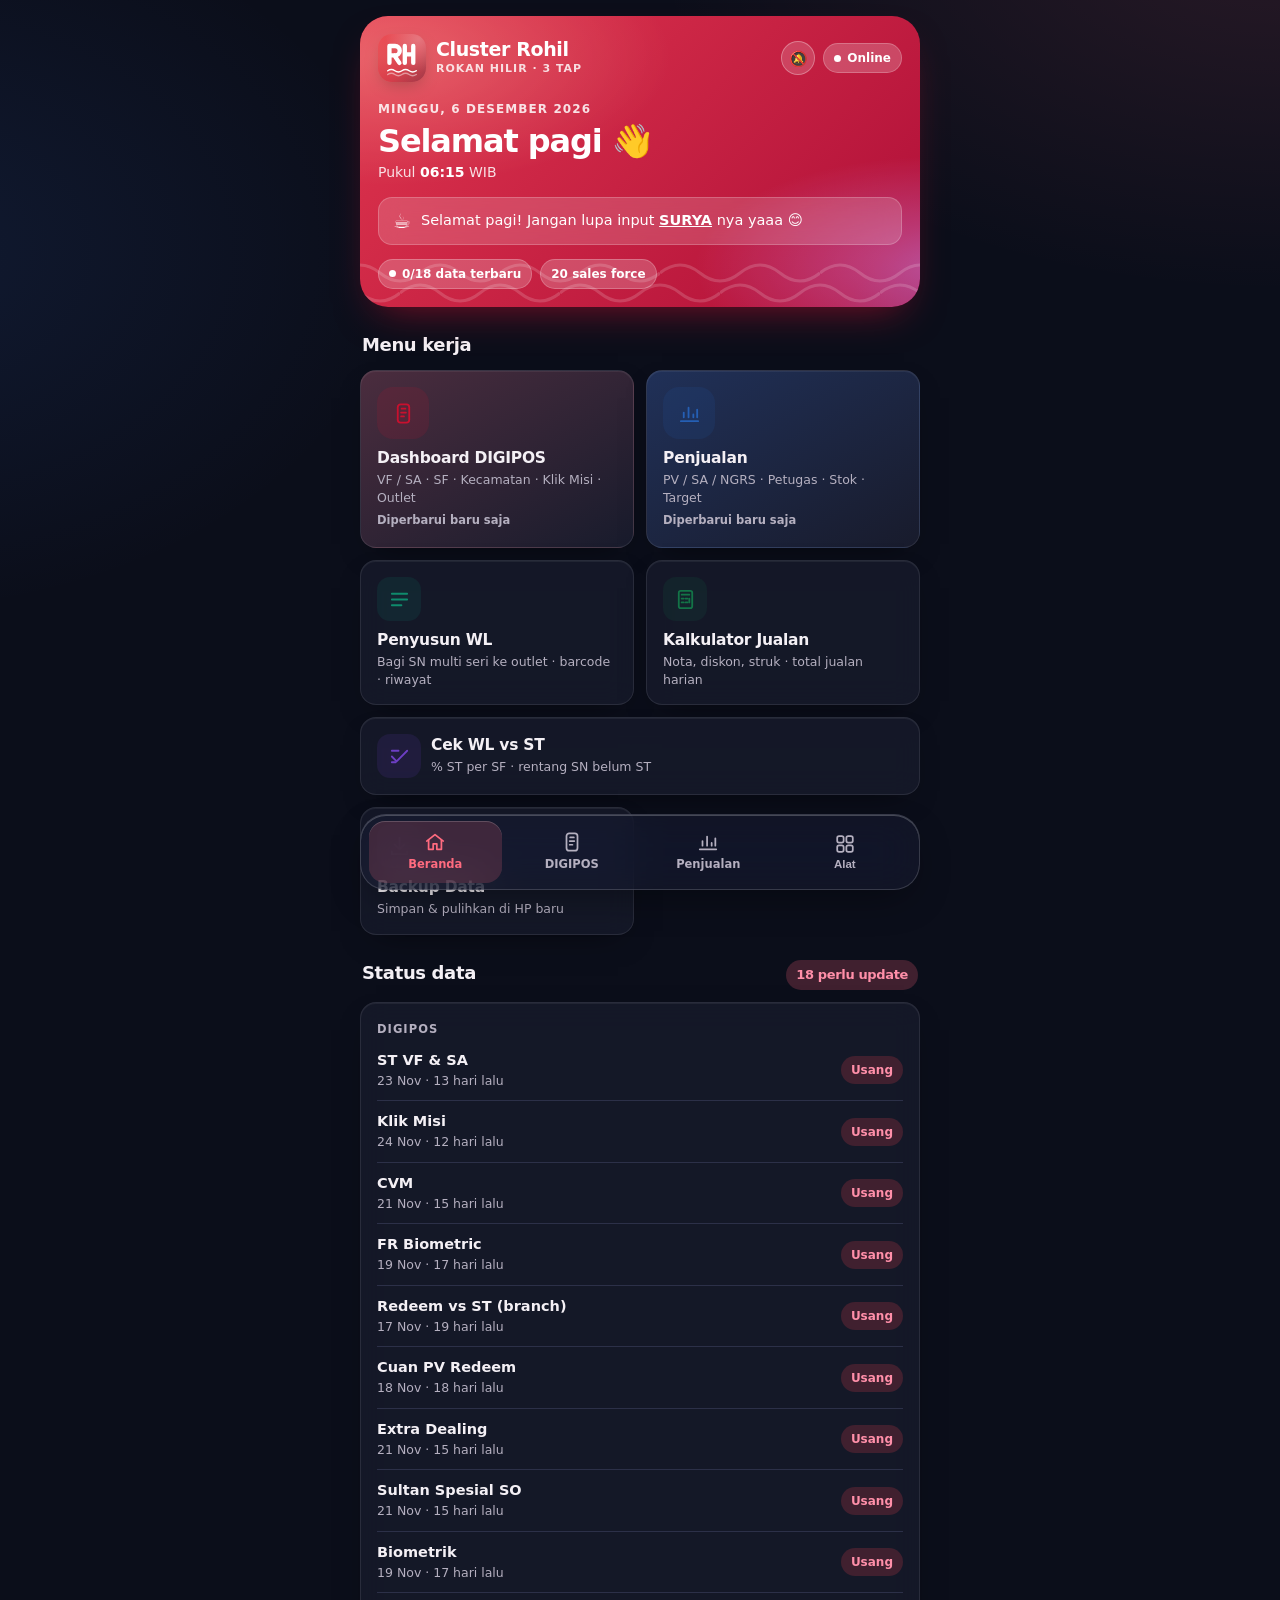
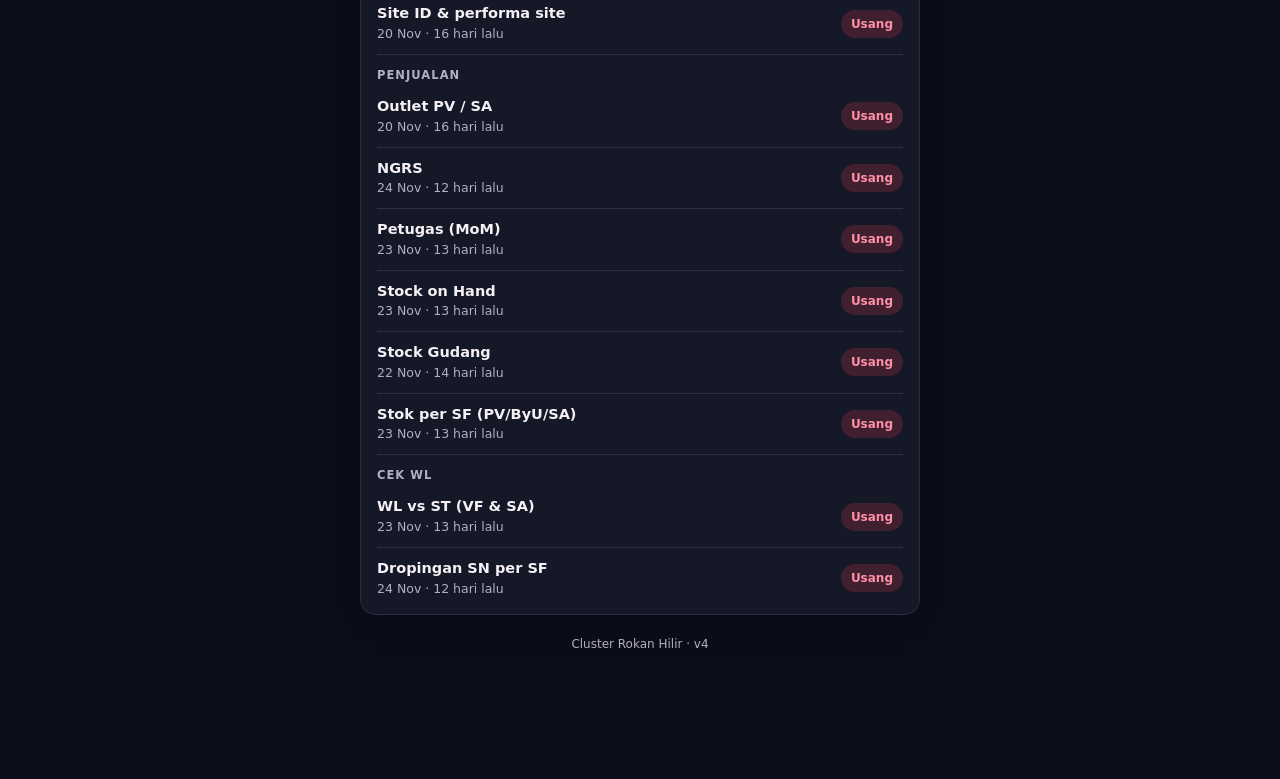
==== commit 24f9d6e2: "Banner beranda: aurora & gelombang bergerak Co-Authored-By: Claude Sonnet 5.5 <noreply@anthropic.com" ====
--- a/index.html
+++ b/index.html
@@ -64,6 +64,14 @@
 .ban .nudge{background:rgba(255,255,255,.16);color:#fff;-webkit-backdrop-filter:blur(10px);backdrop-filter:blur(10px);border:1px solid rgba(255,255,255,.2)}
 .ban .nudge b{color:#fff;text-decoration:underline}
 .ban .pill,.ban .pill.ok,.ban .pill.wn,.ban .pill.in,.ban .pill.bd{background:rgba(255,255,255,.2);color:#fff;border:1px solid rgba(255,255,255,.22)}
+.ban{background:linear-gradient(135deg,#e0364e,#b3123a 45%,#3b3fd1);background-size:200% 200%;animation:aur 14s ease-in-out infinite alternate}
+.ban::after{content:"";position:absolute;inset:-40%;pointer-events:none;background:radial-gradient(40% 35% at 25% 30%,rgba(255,170,120,.35),transparent 70%),radial-gradient(35% 30% at 80% 70%,rgba(90,140,255,.45),transparent 70%);animation:aur2 18s ease-in-out infinite alternate;mix-blend-mode:screen}
+.ban::before{animation:wv 9s linear infinite}
+.hero.k,.menu a.mc{will-change:transform}
+@keyframes aur{to{background-position:100% 100%}}
+@keyframes aur2{to{transform:translate(8%,-6%) rotate(12deg)}}
+@keyframes wv{to{background-position:160px bottom,-160px 30px}}
+@media (prefers-reduced-motion:reduce){.ban,.ban::after,.ban::before{animation:none}}
 .rise{animation:rise .45s cubic-bezier(.2,.7,.2,1) both}.rise:nth-child(2){animation-delay:.05s}.rise:nth-child(3){animation-delay:.1s}.rise:nth-child(4){animation-delay:.15s}
 @keyframes rise{from{opacity:0;transform:translateY(10px)}}
 </style>
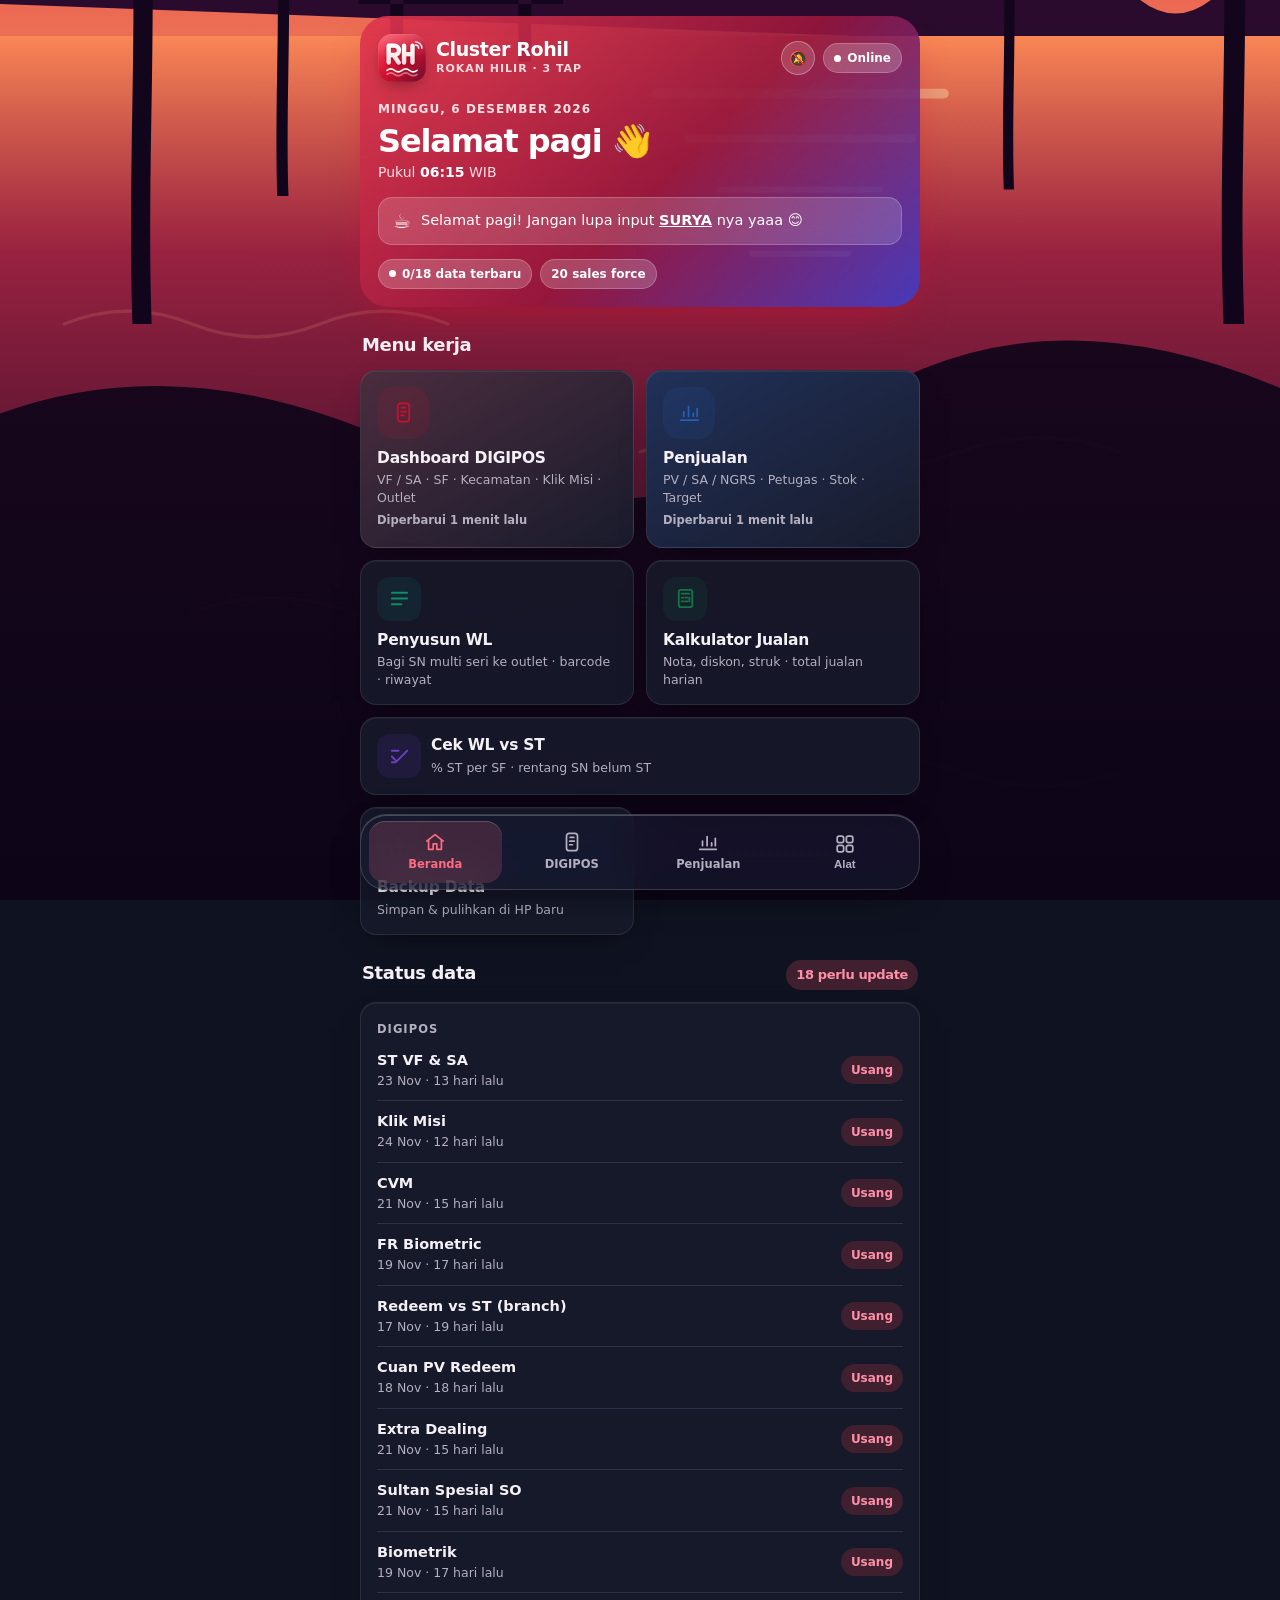
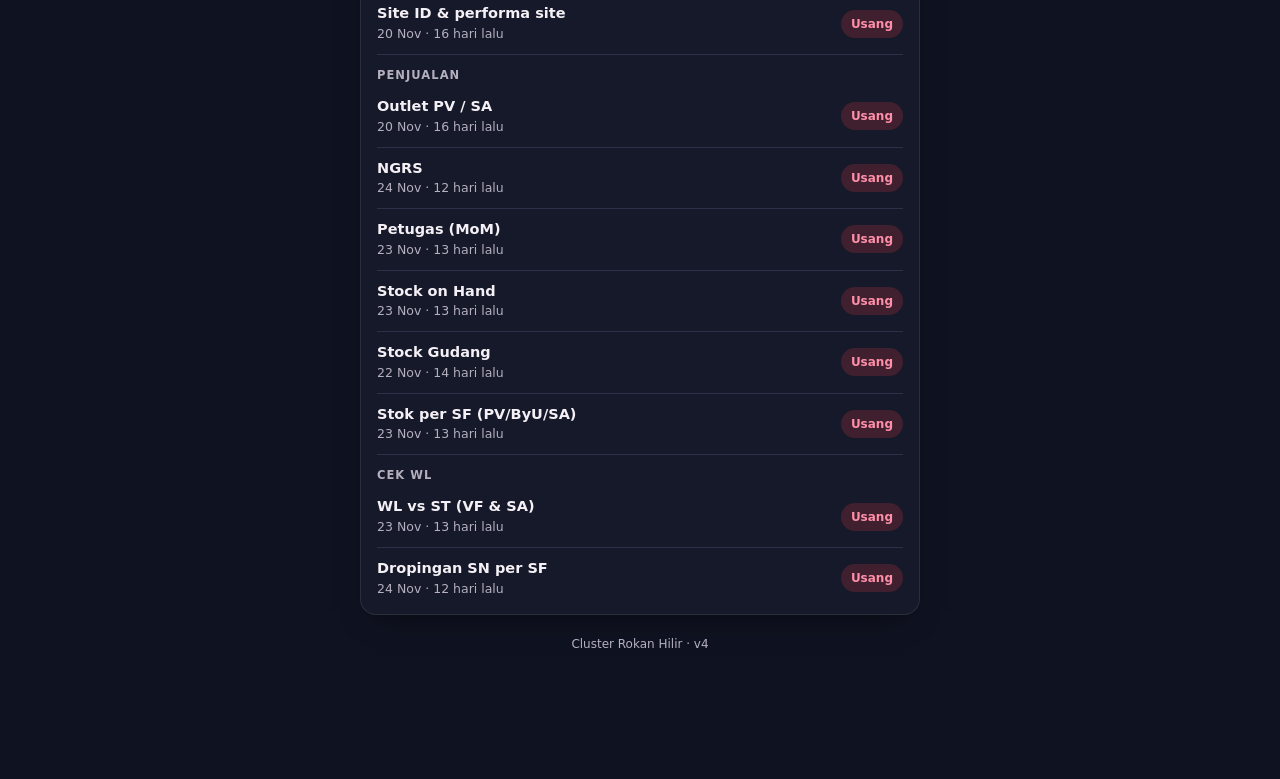
==== commit 997c6793: "Beranda: matikan animasi, latar statis bertema Rohil (sungai, sawit, bagan), tanpa blur kartu Co-Aut" ====
--- a/index.html
+++ b/index.html
@@ -64,20 +64,39 @@
 .ban .nudge{background:rgba(255,255,255,.16);color:#fff;-webkit-backdrop-filter:blur(10px);backdrop-filter:blur(10px);border:1px solid rgba(255,255,255,.2)}
 .ban .nudge b{color:#fff;text-decoration:underline}
 .ban .pill,.ban .pill.ok,.ban .pill.wn,.ban .pill.in,.ban .pill.bd{background:rgba(255,255,255,.2);color:#fff;border:1px solid rgba(255,255,255,.22)}
-.ban{background:linear-gradient(135deg,#e0364e,#b3123a 45%,#3b3fd1);background-size:200% 200%;animation:aur 14s ease-in-out infinite alternate}
-.ban::after{content:"";position:absolute;inset:-40%;pointer-events:none;background:radial-gradient(40% 35% at 25% 30%,rgba(255,170,120,.35),transparent 70%),radial-gradient(35% 30% at 80% 70%,rgba(90,140,255,.45),transparent 70%);animation:aur2 18s ease-in-out infinite alternate;mix-blend-mode:screen}
-.ban::before{animation:wv 9s linear infinite}
-.hero.k,.menu a.mc{will-change:transform}
-@keyframes aur{to{background-position:100% 100%}}
-@keyframes aur2{to{transform:translate(8%,-6%) rotate(12deg)}}
-@keyframes wv{to{background-position:160px bottom,-160px 30px}}
-@media (prefers-reduced-motion:reduce){.ban,.ban::after,.ban::before{animation:none}}
+.ban::before,.ban::after{display:none}
+.ban{background:linear-gradient(135deg,rgba(224,54,78,.92),rgba(150,22,60,.92) 55%,rgba(59,63,209,.85));animation:none}
+/* Latar Rohil: statis, ringan (satu SVG tetap, tanpa animasi & tanpa blur) */
+html body{background:transparent!important}
+#scene{position:fixed;inset:0;z-index:-1;pointer-events:none;overflow:hidden}
+#scene svg{width:100%;height:100%;display:block}
+#scene::after{content:"";position:absolute;inset:0;background:linear-gradient(180deg,rgba(10,5,20,0) 0,rgba(10,5,20,.35) 55%,rgba(10,5,20,.7) 100%)}
+html[data-theme="light"] #scene::after{background:linear-gradient(180deg,rgba(255,255,255,.35) 0,rgba(252,246,248,.72) 50%,rgba(252,246,248,.92) 100%)}
+html body .box,html body .hero,html body a.mc,html[data-theme="dark"] body a.mc,html[data-theme="dark"] body .box{-webkit-backdrop-filter:none!important;backdrop-filter:none!important;background:color-mix(in srgb,var(--card) 90%,transparent)}
+html body .menu a.mc:nth-child(1),html body .menu a.mc:nth-child(2){background:color-mix(in srgb,var(--card) 90%,transparent)}
 .rise{animation:rise .45s cubic-bezier(.2,.7,.2,1) both}.rise:nth-child(2){animation-delay:.05s}.rise:nth-child(3){animation-delay:.1s}.rise:nth-child(4){animation-delay:.15s}
 @keyframes rise{from{opacity:0;transform:translateY(10px)}}
 </style>
 <link rel="stylesheet" href="ui.css"><script>try{document.documentElement.dataset.theme=localStorage.getItem("theme")||"dark"}catch(e){document.documentElement.dataset.theme="dark"}</script>
 </head>
 <body>
+<div id="scene" aria-hidden="true"><svg viewBox="0 0 400 800" preserveAspectRatio="xMidYMax slice" xmlns="http://www.w3.org/2000/svg"><defs>
+<linearGradient id="sk" x1="0" y1="0" x2="0" y2="1"><stop offset="0" stop-color="#1c0a3a"/><stop offset=".38" stop-color="#7a1646"/><stop offset=".6" stop-color="#e0464e"/><stop offset=".72" stop-color="#ff9a5c"/></linearGradient>
+<linearGradient id="rv" x1="0" y1="0" x2="0" y2="1"><stop offset="0" stop-color="#ff8a57"/><stop offset=".25" stop-color="#b8284a"/><stop offset="1" stop-color="#220a33"/></linearGradient>
+<radialGradient id="sn" cx=".5" cy=".5" r=".5"><stop offset="0" stop-color="#fff2c4"/><stop offset=".35" stop-color="#ffc27a" stop-opacity=".85"/><stop offset="1" stop-color="#ff7a50" stop-opacity="0"/></radialGradient>
+<symbol id="pl" viewBox="0 0 100 200"><path d="M52 200C50 150 56 100 48 40" fill="none" stroke="#12051c" stroke-width="5" stroke-linecap="round"/><g fill="none" stroke="#12051c" stroke-width="4" stroke-linecap="round"><path d="M48 40Q20 22 2 40"/><path d="M48 40Q24 14 8 14"/><path d="M48 40Q40 8 28 0"/><path d="M48 40Q62 6 76 2"/><path d="M48 40Q78 16 98 20"/><path d="M48 40Q82 30 100 52"/><path d="M48 40Q14 36 0 62"/></g></symbol></defs>
+<rect width="400" height="800" fill="url(#sk)"/>
+<circle cx="250" cy="500" r="110" fill="url(#sn)"/><circle cx="250" cy="500" r="30" fill="#fff0c0" opacity=".95"/>
+<path d="M0 520 L0 500 Q30 470 60 495 T130 490 T200 498 T270 488 T340 497 T400 486 L400 535Z" fill="#2a0b2e"/>
+<g fill="#12051c"><path d="M0 535H400V800H0Z" opacity="0"/></g>
+<rect y="530" width="400" height="270" fill="url(#rv)"/>
+<g stroke="#ffd2a0" stroke-linecap="round" fill="none" opacity=".55"><path d="M205 548h90" stroke-width="3"/><path d="M215 562h70" stroke-width="2.5"/><path d="M225 578h50" stroke-width="2"/><path d="M235 598h30" stroke-width="2"/></g>
+<g stroke="#ff9a7a" stroke-linecap="round" fill="none" opacity=".25"><path d="M20 620q20-8 40 0t40 0t40 0"/><path d="M200 660q25-9 50 0t50 0t50 0"/><path d="M60 710q25-9 50 0t50 0t50 0"/><path d="M250 760q25-9 50 0t50 0"/></g>
+<g fill="#12051c" stroke="#12051c"><g transform="translate(92 0)"><path d="M30 538h4v-22h-4z M70 538h4v-22h-4z M20 516h64v4h-64z" stroke="none"/><path d="M52 516L12 470M52 516L96 470" stroke-width="2.5" fill="none"/><path d="M12 470Q52 508 96 470" stroke-width="1.5" fill="none"/><path d="M40 516v-22h24v22z" stroke="none"/><path d="M36 494l16-12 16 12z" stroke="none"/></g></g>
+<path d="M0 560 Q40 548 90 556 T200 552 L200 530 L0 530Z" fill="#12051c" opacity="0"/>
+<use href="#pl" x="-18" y="380" width="120" height="240"/><use href="#pl" x="52" y="440" width="70" height="140"/><use href="#pl" x="318" y="360" width="130" height="260"/><use href="#pl" x="282" y="450" width="64" height="128"/>
+<path d="M0 800V648Q60 626 130 660T260 650T400 640V800Z" fill="#12051c" opacity=".92"/>
+</svg></div>
 <div id="splash"><div><img src="icon-192.png" alt=""><p>CLUSTER ROKAN HILIR</p></div></div>
 <main class="wrap">
   <section class="ban rise">
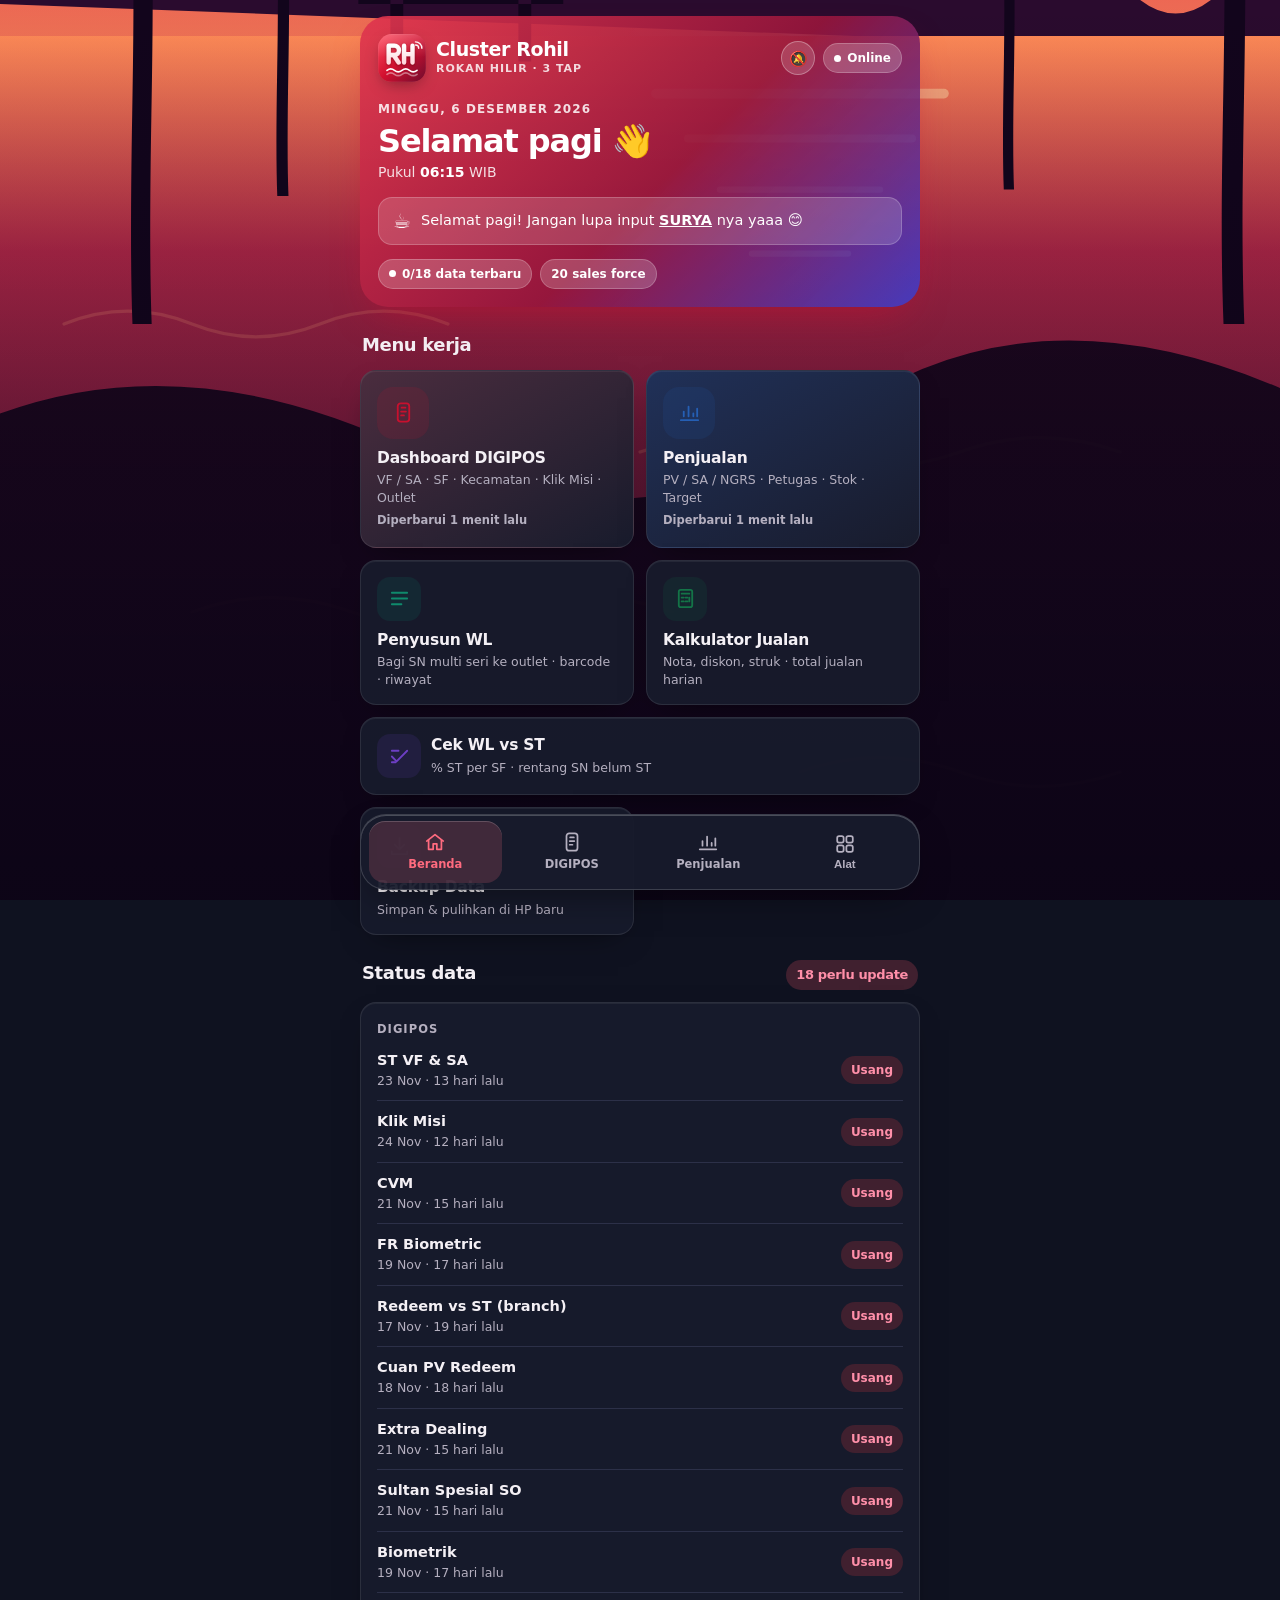
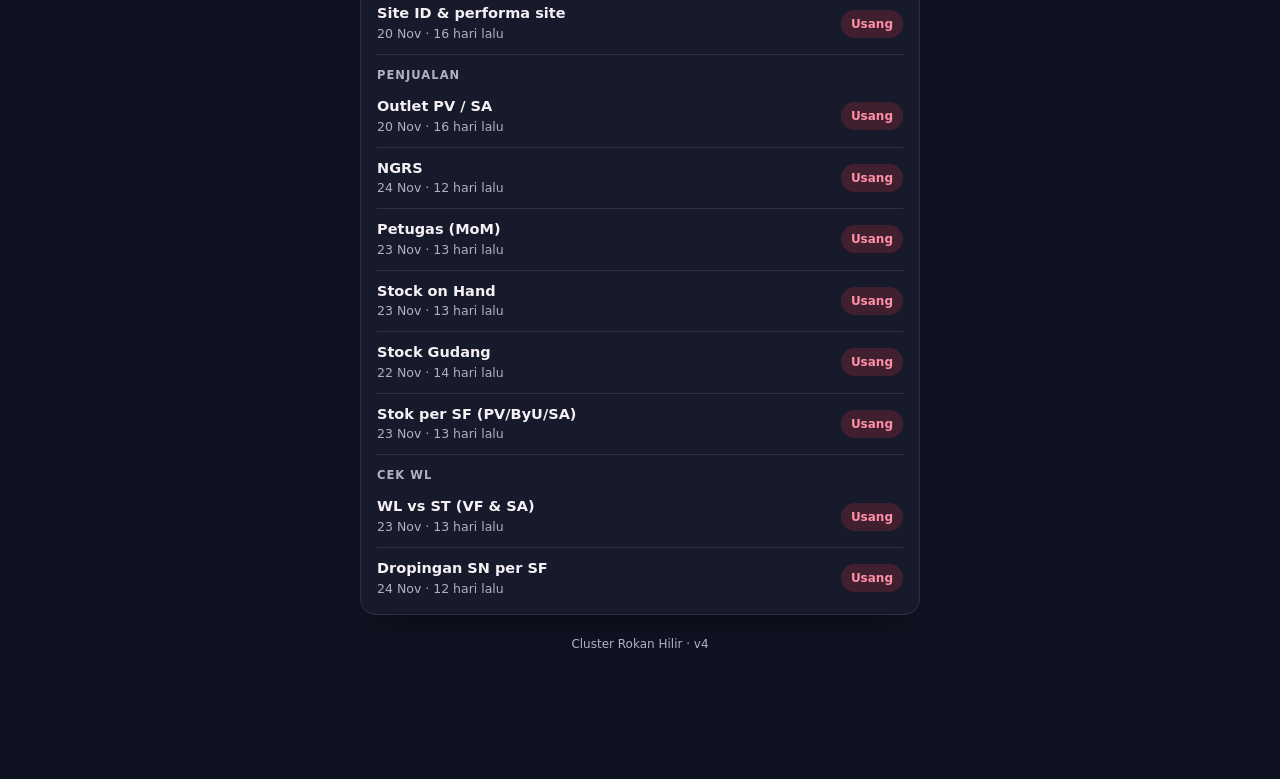
==== commit 04ea9af5: "Ringankan: hapus backdrop-filter & background fixed di semua halaman Co-Authored-By: Claude Sonnet 5" ====
--- a/index.html
+++ b/index.html
@@ -61,7 +61,7 @@
 .ban .bx{display:inline-flex;align-items:center;gap:8px}
 .ban #bell{border:1px solid rgba(255,255,255,.3);background:rgba(255,255,255,.16);border-radius:999px;width:34px;height:34px;font-size:15px;line-height:1;cursor:pointer;padding:0}
 .ban .lbl,.ban .clock{color:rgba(255,255,255,.85)}.ban .clock b,.ban .hello{color:#fff}
-.ban .nudge{background:rgba(255,255,255,.16);color:#fff;-webkit-backdrop-filter:blur(10px);backdrop-filter:blur(10px);border:1px solid rgba(255,255,255,.2)}
+.ban .nudge{background:rgba(255,255,255,.16);color:#fff;border:1px solid rgba(255,255,255,.2)}
 .ban .nudge b{color:#fff;text-decoration:underline}
 .ban .pill,.ban .pill.ok,.ban .pill.wn,.ban .pill.in,.ban .pill.bd{background:rgba(255,255,255,.2);color:#fff;border:1px solid rgba(255,255,255,.22)}
 .ban::before,.ban::after{display:none}
@@ -72,7 +72,7 @@
 #scene svg{width:100%;height:100%;display:block}
 #scene::after{content:"";position:absolute;inset:0;background:linear-gradient(180deg,rgba(10,5,20,0) 0,rgba(10,5,20,.35) 55%,rgba(10,5,20,.7) 100%)}
 html[data-theme="light"] #scene::after{background:linear-gradient(180deg,rgba(255,255,255,.35) 0,rgba(252,246,248,.72) 50%,rgba(252,246,248,.92) 100%)}
-html body .box,html body .hero,html body a.mc,html[data-theme="dark"] body a.mc,html[data-theme="dark"] body .box{-webkit-backdrop-filter:none!important;backdrop-filter:none!important;background:color-mix(in srgb,var(--card) 90%,transparent)}
+html body .box,html body .hero,html body a.mc,html[data-theme="dark"] body a.mc,html[data-theme="dark"] body .box{backdrop-filter:none!important;background:color-mix(in srgb,var(--card) 90%,transparent)}
 html body .menu a.mc:nth-child(1),html body .menu a.mc:nth-child(2){background:color-mix(in srgb,var(--card) 90%,transparent)}
 .rise{animation:rise .45s cubic-bezier(.2,.7,.2,1) both}.rise:nth-child(2){animation-delay:.05s}.rise:nth-child(3){animation-delay:.1s}.rise:nth-child(4){animation-delay:.15s}
 @keyframes rise{from{opacity:0;transform:translateY(10px)}}
--- a/ui.css
+++ b/ui.css
@@ -55,8 +55,8 @@
   --grad-hero:radial-gradient(130% 120% at 105% 110%,rgba(61,110,230,.8) 0%,rgba(61,110,230,0) 58%),linear-gradient(135deg,#8c2238 0%,#6a2140 60%,#4a2250 100%);
 }
 /* suasana: latar berpendar halus, header gradasi lembut */
-html body{background-image:radial-gradient(900px 520px at 100% -8%,color-mix(in srgb,var(--ac) 12%,transparent),transparent 70%),radial-gradient(760px 520px at -10% 28%,color-mix(in srgb,#3d7df5 11%,transparent),transparent 70%);background-attachment:fixed}
-html body .top,html body .tabbar{background:var(--grad-hero) fixed!important;border-bottom:0!important}
+html body{background-image:radial-gradient(900px 520px at 100% -8%,color-mix(in srgb,var(--ac) 12%,transparent),transparent 70%),radial-gradient(760px 520px at -10% 28%,color-mix(in srgb,#3d7df5 11%,transparent),transparent 70%)}
+html body .top,html body .tabbar{background:var(--grad-hero)!important;border-bottom:0!important}
 html body .top{box-shadow:none!important}
 html body .tabbar{border-radius:0 0 24px 24px;box-shadow:0 16px 34px -16px color-mix(in srgb,var(--ac) 55%,transparent)!important}
 html body .top:not(:has(+ .tabbar)):not(.tabbar){border-radius:0 0 24px 24px;box-shadow:0 16px 34px -16px color-mix(in srgb,var(--ac) 55%,transparent)!important}
@@ -93,12 +93,12 @@
 
 /* Liquid glass: navigasi mengambang, kartu kaca di mode gelap */
 html body #bbtnav{left:12px;right:12px;bottom:calc(10px + env(safe-area-inset-bottom,0px));border-radius:26px;border:1px solid rgb(255 255 255 / .16);
-  background:color-mix(in srgb,var(--card) 62%,transparent);-webkit-backdrop-filter:saturate(1.8) blur(22px);backdrop-filter:saturate(1.8) blur(22px);
+  background:color-mix(in srgb,var(--card) 95%,#fff 0%);
   box-shadow:inset 0 1px 0 rgb(255 255 255 / .22),0 14px 40px -12px rgb(0 0 0 / .45);max-width:560px;margin:0 auto}
 html body #bbtnav .it.cur{background:color-mix(in srgb,var(--ac) 18%,transparent);box-shadow:inset 0 1px 0 rgb(255 255 255 / .18)}
-html body #bbtsh .pn{background:color-mix(in srgb,var(--card) 80%,transparent);-webkit-backdrop-filter:blur(24px) saturate(1.6);backdrop-filter:blur(24px) saturate(1.6);border-top:1px solid rgb(255 255 255 / .14)}
+html body #bbtsh .pn{background:var(--card);border-top:1px solid rgb(255 255 255 / .14)}
 html[data-theme="dark"] body .card,html[data-theme="dark"] body .box,html[data-theme="dark"] body .hero,html[data-theme="dark"] body a.mc{
-  background:color-mix(in srgb,var(--card) 78%,transparent);-webkit-backdrop-filter:blur(14px);backdrop-filter:blur(14px);border-color:rgb(255 255 255 / .09);
+  background:color-mix(in srgb,var(--card) 94%,transparent);border-color:rgb(255 255 255 / .09);
   box-shadow:inset 0 1px 0 rgb(255 255 255 / .06),0 12px 30px -16px rgb(0 0 0 / .6)}
 html[data-theme="dark"] body{background-color:#0b0e1a}
 html body{padding-bottom:calc(var(--nav-h) + 40px + env(safe-area-inset-bottom,0px))}
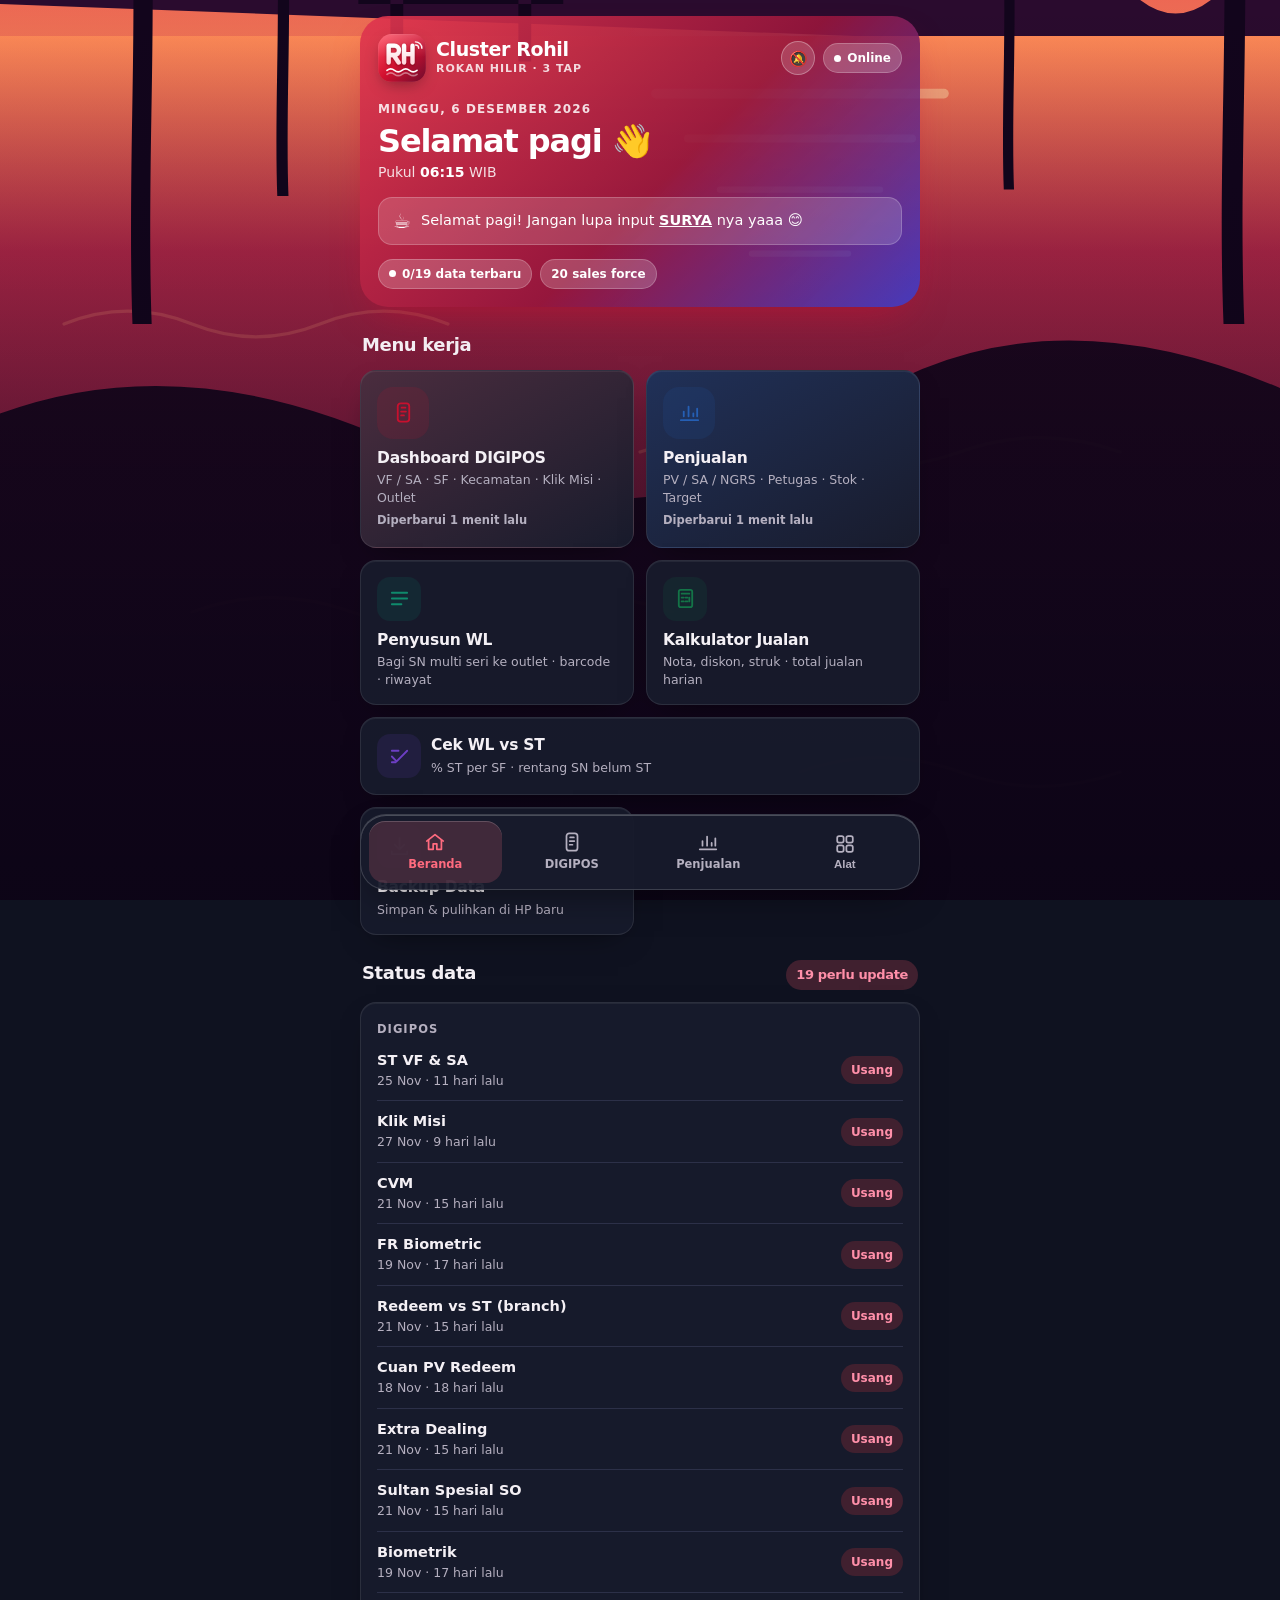
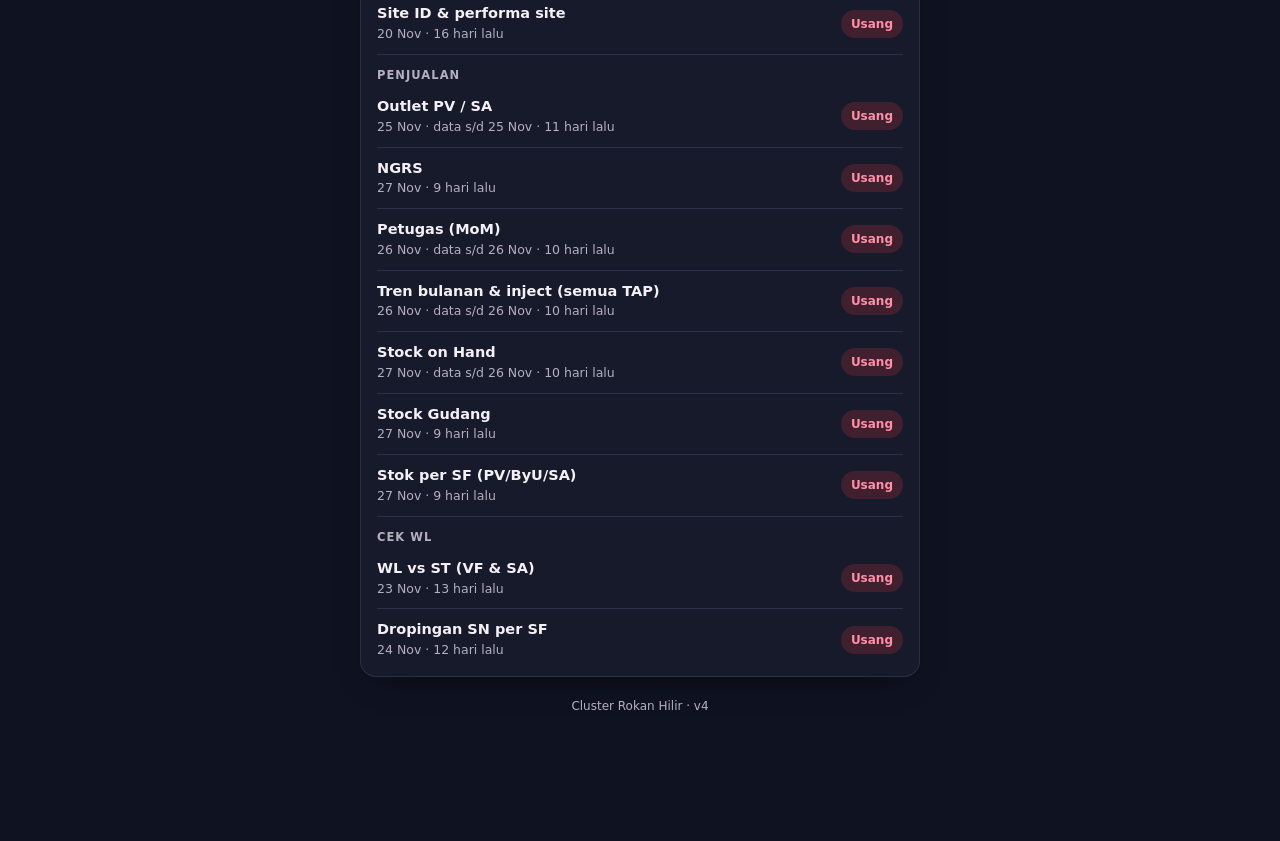
==== commit 42790b78: "Status data: tampilkan cutoff data (data s/d) di menu utama & bot Co-Authored-By: Claude Sonnet 5.5 " ====
--- a/index.html
+++ b/index.html
@@ -177,9 +177,9 @@
 <script>
 (function(){const B=["Jan","Feb","Mar","Apr","Mei","Jun","Jul","Agu","Sep","Okt","Nov","Des"];
 fetch("status.json",{cache:"no-store"}).then(r=>r.json()).then(j=>{const t=new Date();t.setHours(0,0,0,0);let late=0,h="",g="",n=0;
- j.items.forEach(x=>{const d=new Date(x.d+"T00:00:00"),a=Math.round((t-d)/864e5),c=a<=2?"ok":a<=3?"wn":"bd",lb=a<=2?"Terbaru":a<=3?"Perlu cek":"Usang";if(a>2)late++;n++;
+ j.items.forEach(x=>{const d=new Date(x.d+"T00:00:00"),cu=x.c?new Date(x.c+"T00:00:00"):null,a=Math.round((t-(cu||d))/864e5),c=a<=2?"ok":a<=3?"wn":"bd",lb=a<=2?"Terbaru":a<=3?"Perlu cek":"Usang";if(a>2)late++;n++;
   if(x.g!==g){g=x.g;h+=`<div class="gr">${g}</div>`}
-  h+=`<div class="it"><span>${x.n}<small>${d.getDate()} ${B[d.getMonth()]}${a>0?" · "+a+" hari lalu":" · hari ini"}</small></span><span class="pill ${c}">${lb}</span></div>`});
+  h+=`<div class="it"><span>${x.n}<small>${d.getDate()} ${B[d.getMonth()]}${cu?" · data s/d "+cu.getDate()+" "+B[cu.getMonth()]:""}${a>0?" · "+a+" hari lalu":" · hari ini"}</small></span><span class="pill ${c}">${lb}</span></div>`});
  document.getElementById("dstl").innerHTML=h;
  document.getElementById("dsts").innerHTML=late?`<span class="pill bd">${late} perlu update</span>`:`<span class="pill ok">Semua terbaru</span>`;
  document.getElementById("hchips").innerHTML=`<span class="pill ${late?"wn":"ok"}"><span class="dot"></span>${n-late}/${n} data terbaru</span><span class="pill in">20 sales force</span>`;
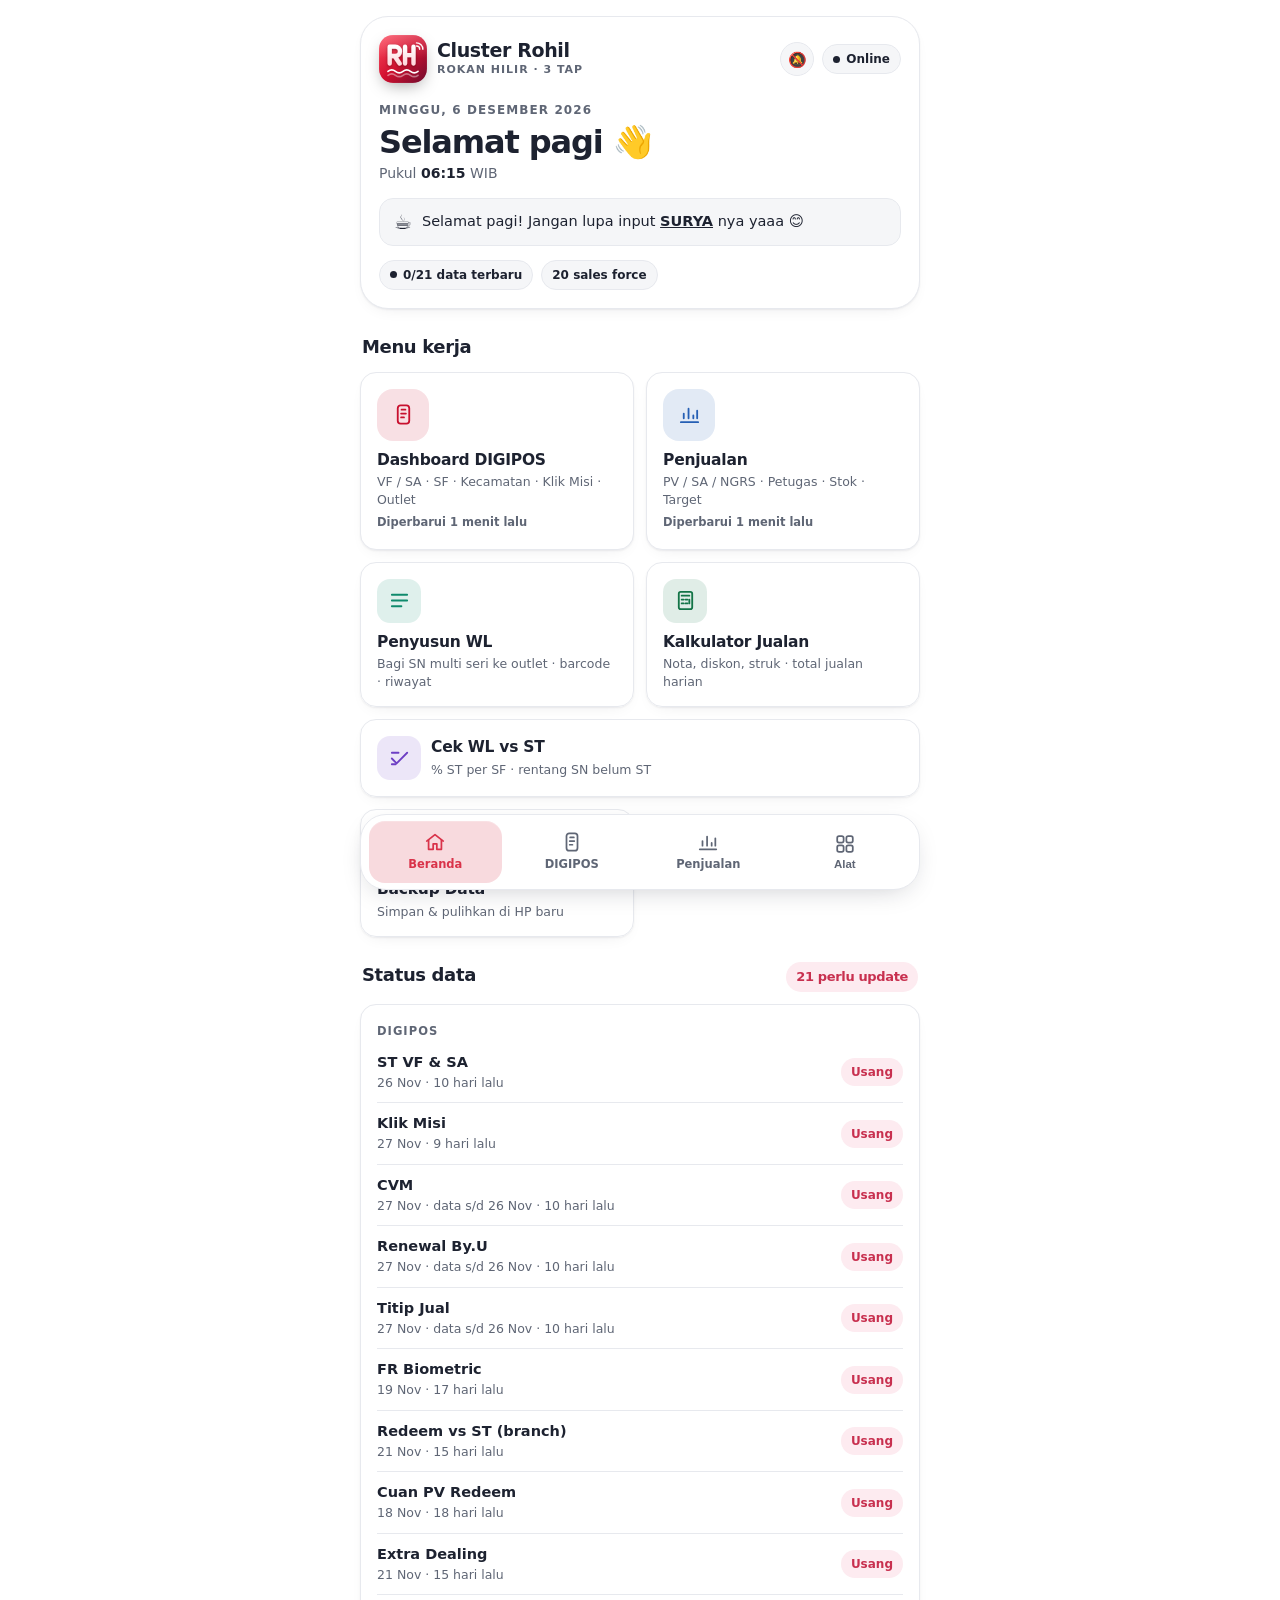
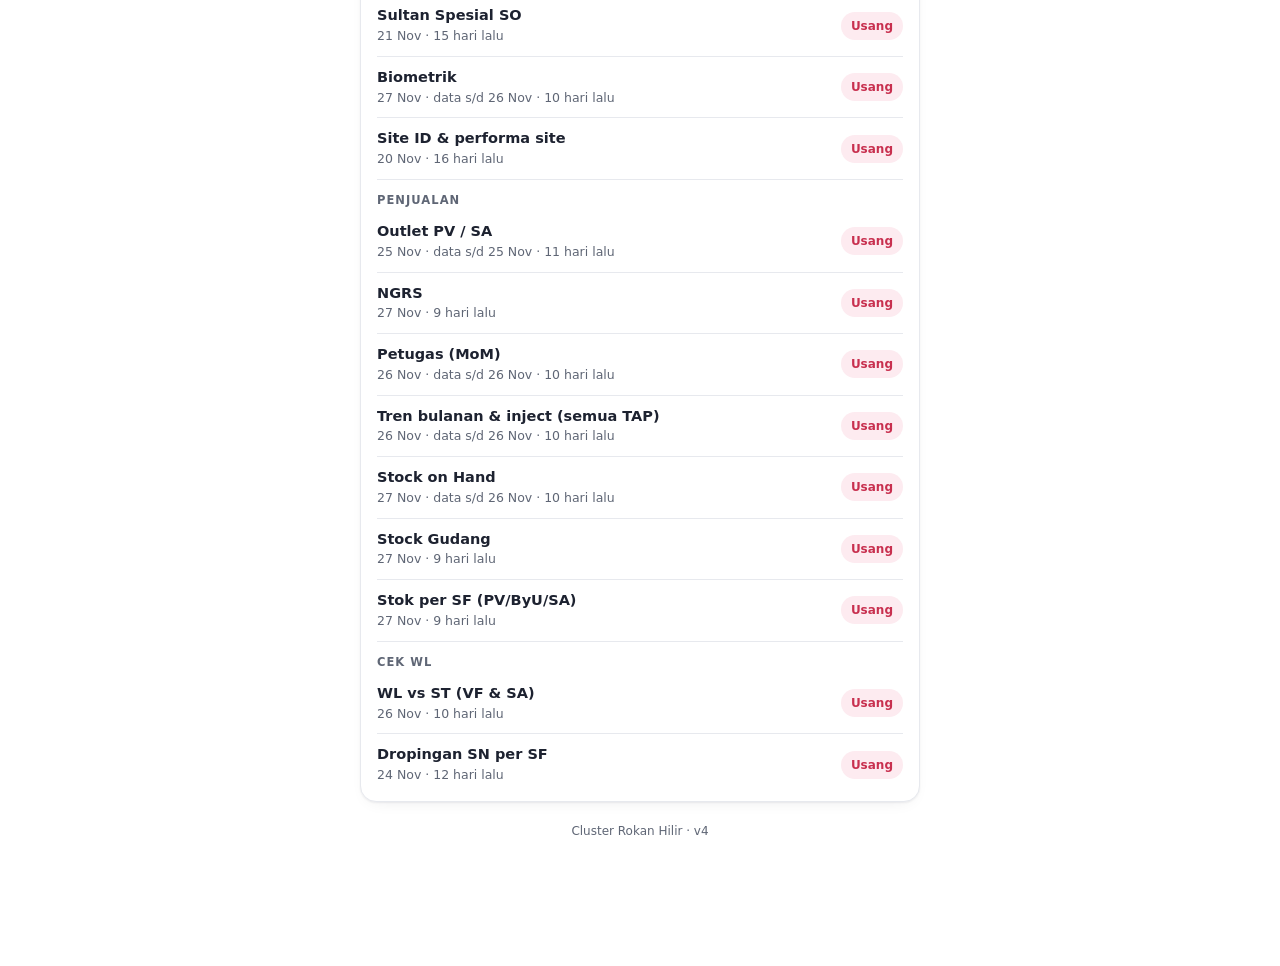
==== commit 5139abe6: "Tema terang jadi putih bersih dan jadi default (kunci theme2) Co-Authored-By: Claude Sonnet 5.5 <nor" ====
--- a/index.html
+++ b/index.html
@@ -3,7 +3,7 @@
 <meta name="viewport" content="width=device-width,initial-scale=1,viewport-fit=cover">
 <title>Cluster Rokan Hilir</title>
 <link rel="manifest" href="manifest.json">
-<meta name="theme-color" content="#e0364e" media="(prefers-color-scheme: light)"><meta name="theme-color" content="#7a2036" media="(prefers-color-scheme: dark)">
+<meta name="theme-color" content="#ffffff" media="(prefers-color-scheme: light)"><meta name="theme-color" content="#7a2036" media="(prefers-color-scheme: dark)">
 <meta name="apple-mobile-web-app-capable" content="yes"><meta name="apple-mobile-web-app-status-bar-style" content="default">
 <link rel="icon" href="favicon.svg" type="image/svg+xml"><link rel="icon" href="favicon.ico" sizes="32x32"><link rel="apple-touch-icon" href="icon-192.png">
 <style>
@@ -77,7 +77,7 @@
 .rise{animation:rise .45s cubic-bezier(.2,.7,.2,1) both}.rise:nth-child(2){animation-delay:.05s}.rise:nth-child(3){animation-delay:.1s}.rise:nth-child(4){animation-delay:.15s}
 @keyframes rise{from{opacity:0;transform:translateY(10px)}}
 </style>
-<link rel="stylesheet" href="ui.css"><script>try{document.documentElement.dataset.theme=localStorage.getItem("theme")||"dark"}catch(e){document.documentElement.dataset.theme="dark"}</script>
+<link rel="stylesheet" href="ui.css"><script>try{document.documentElement.dataset.theme=localStorage.getItem("theme2")||"light"}catch(e){document.documentElement.dataset.theme="light"}</script>
 </head>
 <body>
 <div id="scene" aria-hidden="true"><svg viewBox="0 0 400 800" preserveAspectRatio="xMidYMax slice" xmlns="http://www.w3.org/2000/svg"><defs>
--- a/ui.css
+++ b/ui.css
@@ -110,3 +110,35 @@
 html body .menu a.mc:nth-child(1) .ic,html body .menu a.mc:nth-child(2) .ic{width:52px;height:52px;border-radius:16px}
 html body .menu a.mc:nth-child(5){grid-column:1/-1;flex-direction:row;align-items:center}
 @media(hover:hover){html body a.mc:hover{transform:translateY(-2px)}}
+
+/* Tema terang = putih bersih (header putih, teks gelap, aksen merah) */
+html:root:not([data-theme="dark"]){
+  --bg:#fff;--bg2:#f6f7f9;--card:#fff;--soft:#f5f6f8;--bd:#e7e9ee;--line:#e7e9ee;--surface:#fff;--surface-soft:#f5f6f8;
+  --hero:#fff;--herotx:#1d2230;--heromu:#5f6675;--glow:rgba(0,0,0,0);
+  --band:#fff;--band2:#fff;--band-bd:#e7e9ee;--band-fg:#1d2230;--band-mu:#5f6675;
+  --grad-hero:#fff;--sh:0 1px 2px rgb(20 25 40 / .06),0 6px 18px -10px rgb(20 25 40 / .12);
+  --shadow-sm:0 1px 2px rgb(20 25 40 / .06);--shadow-card:0 6px 18px -10px rgb(20 25 40 / .14);
+  --tx:#1d2230;--ink:#1d2230;--text:#1d2230;--mu:#5f6675;--mute:#5f6675;--muted:#5f6675;
+}
+html[data-theme="light"] body{background:#fff!important;background-image:none!important}
+html[data-theme="light"] body .top,html[data-theme="light"] body .tabbar{background:#fff!important;border-bottom:1px solid var(--bd)!important;box-shadow:0 4px 14px -10px rgb(20 25 40 / .18)!important;border-radius:0!important;color:var(--tx)}
+html[data-theme="light"] body .top *{--herotx:#1d2230}
+html[data-theme="light"] body .top h1,html[data-theme="light"] body .top h2,html[data-theme="light"] body .top b{color:var(--tx)}
+html[data-theme="light"] body .top .sub,html[data-theme="light"] body .top .mu{color:var(--mu)}
+html[data-theme="light"] body .top .seg{background:var(--soft);border-color:var(--bd)}
+html[data-theme="light"] body .top .seg button{color:var(--mu)}
+html[data-theme="light"] body .top .seg button.on{background:var(--ac)!important;color:#fff!important;box-shadow:none}
+html[data-theme="light"] body .top select,html[data-theme="light"] body .top .btn,html[data-theme="light"] body .top input,html[data-theme="light"] body .hx .ib{background:#fff!important;border:1px solid var(--bd)!important;color:var(--tx)!important}
+html[data-theme="light"] body .top input::placeholder{color:var(--mu)}
+html[data-theme="light"] body .hx .ib.on{background:var(--ac)!important;color:#fff!important;border-color:var(--ac)!important}
+html[data-theme="light"] body .hx .ib b{background:var(--ac);color:#fff}
+html[data-theme="light"] body .hero,html[data-theme="light"] body .box{background:#fff!important;color:var(--tx);border:1px solid var(--bd);box-shadow:var(--sh)}
+html[data-theme="light"] body .hero *{color:inherit}
+html[data-theme="light"] body .card,html[data-theme="light"] body a.mc,html[data-theme="light"] body .k{box-shadow:var(--sh);border-color:var(--bd)}
+html[data-theme="light"] body .menu a.mc:nth-child(1),html[data-theme="light"] body .menu a.mc:nth-child(2){background:#fff}
+html[data-theme="light"] body #bbtnav{background:#fff;border:1px solid var(--bd);box-shadow:0 8px 28px -12px rgb(20 25 40 / .28)}
+html[data-theme="light"] #scene{display:none}
+html[data-theme="light"] body .ban{background:#fff!important;color:var(--tx)!important;border:1px solid var(--bd);box-shadow:var(--sh)!important}
+html[data-theme="light"] body .ban .brand b,html[data-theme="light"] body .ban .clock b,html[data-theme="light"] body .ban .hello,html[data-theme="light"] body .ban .nudge,html[data-theme="light"] body .ban .nudge b{color:var(--tx)!important}
+html[data-theme="light"] body .ban .brand small,html[data-theme="light"] body .ban .lbl,html[data-theme="light"] body .ban .clock{color:var(--mu)!important}
+html[data-theme="light"] body .ban #bell,html[data-theme="light"] body .ban .nudge,html[data-theme="light"] body .ban .pill,html[data-theme="light"] body .ban .pill.ok,html[data-theme="light"] body .ban .pill.wn,html[data-theme="light"] body .ban .pill.in,html[data-theme="light"] body .ban .pill.bd{background:var(--soft)!important;color:var(--tx)!important;border:1px solid var(--bd)!important}
